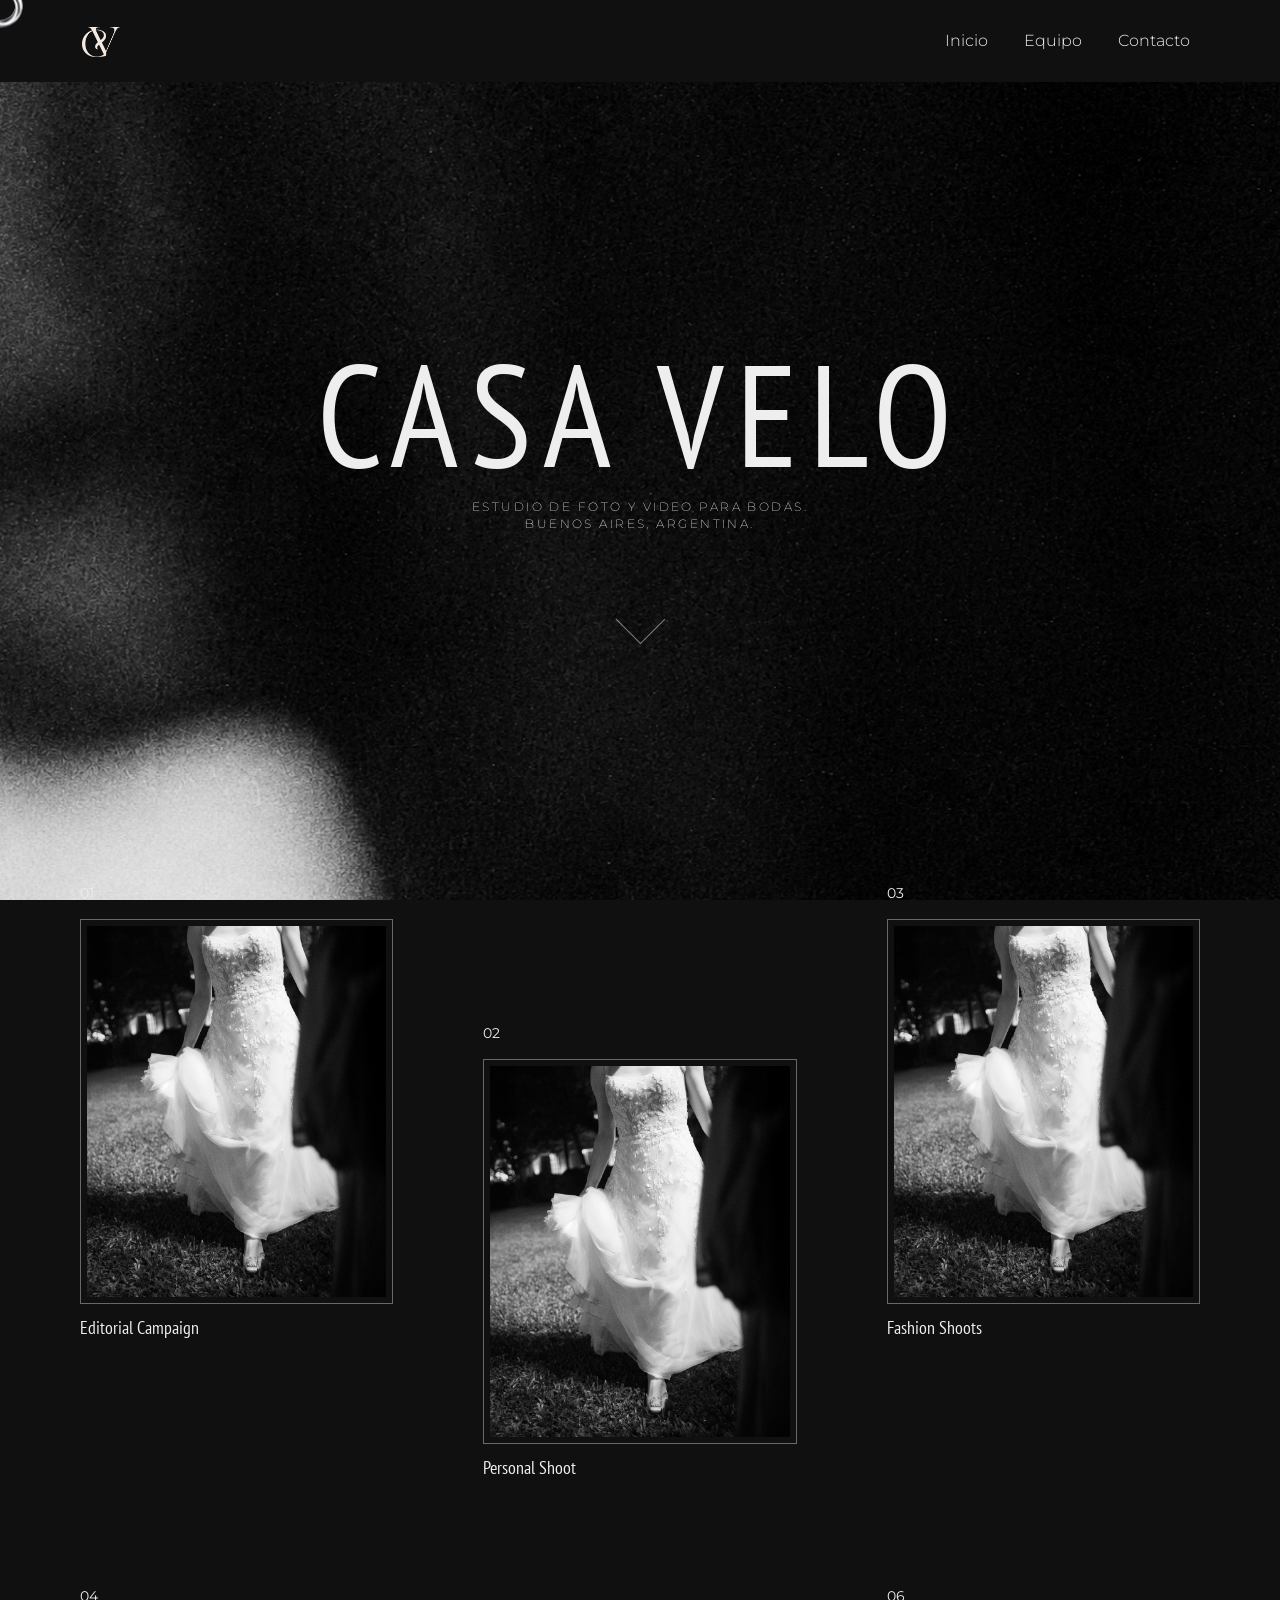
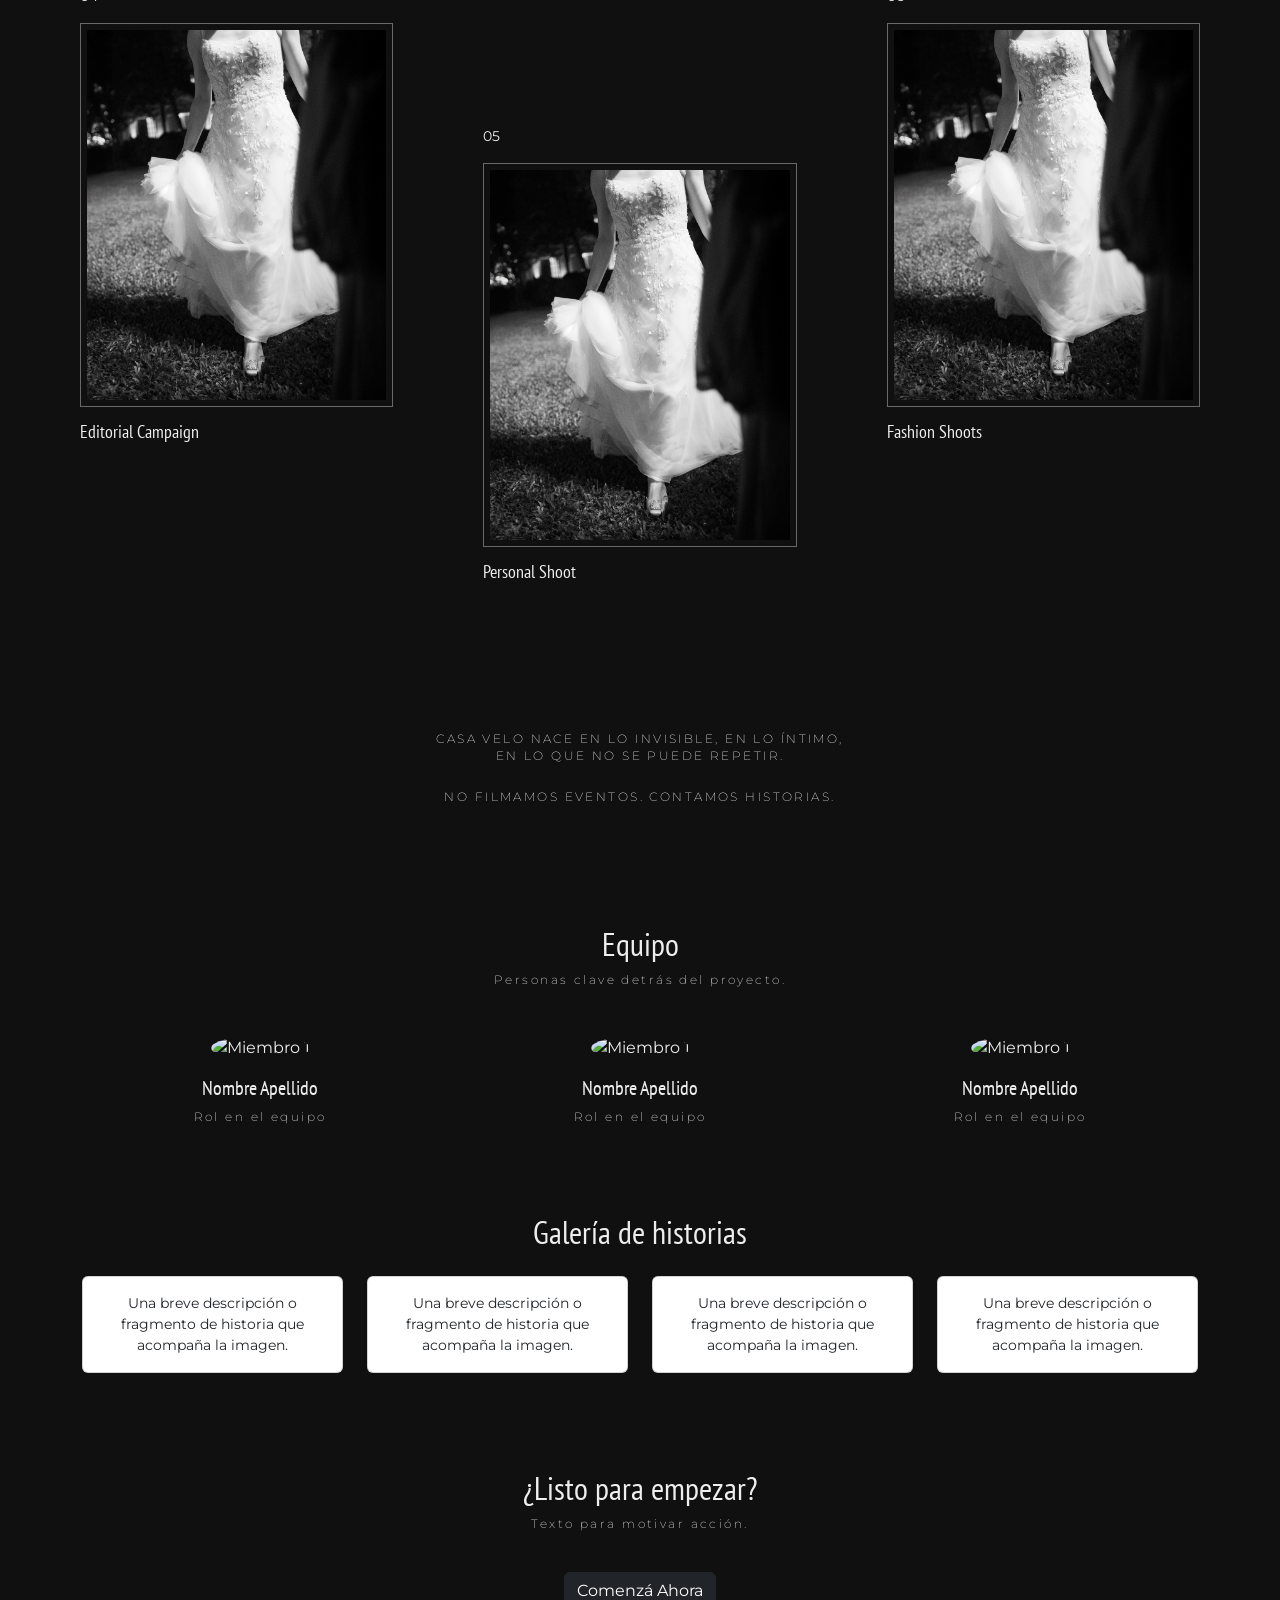
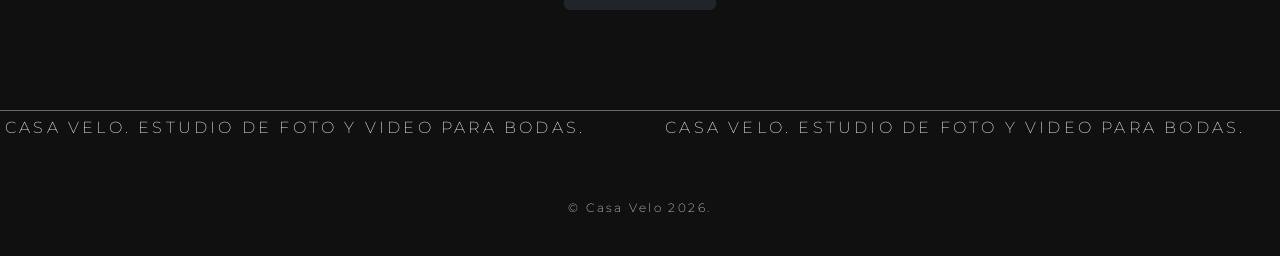
==== index.html @ 12898a71 "Update index.html" ====
<!DOCTYPE html>
<html lang="es">
<head>
    <meta charset="UTF-8">
    <meta name="viewport" content="width=device-width, initial-scale=1.0">
    <title>Casa Velo</title>

    <link href="https://fonts.googleapis.com/css2?family=PT+Sans+Narrow:wght@400;700&display=swap" rel="stylesheet">
    <link href="https://fonts.googleapis.com/css2?family=Montserrat:wght@100..900&display=swap" rel="stylesheet">

    <link href="https://cdn.jsdelivr.net/npm/bootstrap@5.3.7/dist/css/bootstrap.min.css" rel="stylesheet">
    <link rel="stylesheet" href="https://cdn.jsdelivr.net/npm/bootstrap-icons@1.11.3/font/bootstrap-icons.css">

    <link rel="stylesheet" href="styles.css">
</head>

<body>

<div class="bg-fixed"></div>
<div class="custom-cursor"></div>

<script>
document.addEventListener("mousemove", function(e) {
  const cursor = document.querySelector(".custom-cursor");

  cursor.style.left = e.clientX + "px";
  cursor.style.top = e.clientY + "px";
});
</script>

<body>

<!-- NAVBAR: Menú de navegación fijo superior -->
<nav class="navbar navbar-expand-lg fixed-top">
  <div class="container">
    <!-- Logo o nombre del sitio -->
    <a class="navbar-brand" href="#">
  <img src="logo.png" alt="Logo" height="40">
</a>
    <!-- Botón para mostrar menú en mobile -->
    <button class="navbar-toggler" type="button" data-bs-toggle="collapse" data-bs-target="#navbarNav">
      <span class="navbar-toggler-icon"></span>
    </button>
    <!-- Ítems del menú -->
    <div class="collapse navbar-collapse justify-content-end" id="navbarNav">
      <ul class="navbar-nav">
        <li class="nav-item"><a class="nav-link active" href="#">Inicio</a></li>
        <li class="nav-item"><a class="nav-link" href="#">Equipo</a></li>
        <li class="nav-item"><a class="nav-link" href="#">Contacto</a></li>
      </ul>
    </div>
  </div>
</nav>
<!-- /NAVBAR -->

<!-- HERO: Sección de portada con llamado a la acción -->
<section
  class="hero container d-flex flex-column justify-content-center align-items-center text-center"
>

  <div class="hero-content">

    <h1 class="h1-custom">CASA VELO</h1>

    <p class="p-custom">
      ESTUDIO DE FOTO Y VIDEO PARA BODAS.<br>
      BUENOS AIRES, ARGENTINA.
    </p>

    <a href="#portfolio" class="scroll-arrow"></a>

  </div>

</section>
<!-- /HERO -->

<!-- /PORTFOLIO -->
<section class="portfolio">

  <article class="portfolio-item">
    <div class="numero">01</div>

   <img src="./Imagen1.jpg" alt="">

    <h3>Editorial Campaign</h3>
  </article>

  <article class="portfolio-item">
    <div class="numero">02</div>

    <img src="./Imagen1.jpg" alt="">

    <h3>Personal Shoot</h3>
  </article>

  <article class="portfolio-item">
    <div class="numero">03</div>

    <img src="./Imagen1.jpg" alt="">

    <h3>Fashion Shoots</h3>
  </article>

</section>
<!-- /PORTFOLIO -->

<!-- /PORTFOLIO -->
<section class="portfolio portfolio-close">

  <article class="portfolio-item">
    <div class="numero">04</div>

   <img src="./Imagen1.jpg" alt="">

    <h3>Editorial Campaign</h3>
  </article>

  <article class="portfolio-item">
    <div class="numero">05</div>

   <img src="./Imagen1.jpg" alt="">

    <h3>Personal Shoot</h3>
  </article>

  <article class="portfolio-item">
    <div class="numero">06</div>

   <img src="./Imagen1.jpg" alt="">

    <h3>Fashion Shoots</h3>
  </article>

</section>
<!-- /PORTFOLIO -->

<!-- MANIFIESTO -->
<section class="manifiesto-section container text-center">

    <p class="manifiesto-texto">
        <span class="d-block">CASA VELO NACE EN LO INVISIBLE, EN LO ÍNTIMO,</span>
        <span class="d-block">EN LO QUE NO SE PUEDE REPETIR.</span>
        <span class="d-block mt-4">NO FILMAMOS EVENTOS. CONTAMOS HISTORIAS.</span>
    </p>

</section>

<!-- TEAM: Presentación del equipo -->
<section class="section-spacing container text-center">
  <h2 class="h2-custom">Equipo</h2>
  <p class="p-custom">Personas clave detrás del proyecto.</p>
  <div class="row mt-5">
    <!-- Cada columna es un integrante -->
    <div class="col-md-4 mb-4">
      <img src="https://imageplaceholder.net/200x200" class="rounded-circle mb-3" alt="Miembro 1">
      <h5>Nombre Apellido</h5>
      <p class="p-custom">Rol en el equipo</p>
    </div>
    <!-- Cada columna es un integrante -->
    <div class="col-md-4 mb-4">
      <img src="https://imageplaceholder.net/200x200" class="rounded-circle mb-3" alt="Miembro 1">
      <h5>Nombre Apellido</h5>
      <p class="p-custom">Rol en el equipo</p>
    </div>
    <!-- Cada columna es un integrante -->
    <div class="col-md-4 mb-4">
      <img src="https://imageplaceholder.net/200x200" class="rounded-circle mb-3" alt="Miembro 1">
      <h5>Nombre Apellido</h5>
      <p class="p-custom">Rol en el equipo</p>
    </div>
  </div>
</section>
<!-- /TEAM -->


<!-- GALERÍA E: Cards tipo "story" con imagen y texto -->
<section class="section-spacing container py-5 text-center">
  <h2 class="mb-4" class="h2-custom">Galería de historias</h2>
  <div class="row g-4">
    <div class="col-md-3">
      <div class="card h-100">
        <img src="https://imageplaceholder.net/400x300" class="card-img-top" alt="">
        <div class="card-body">
          <p class="card-text small">Una breve descripción o fragmento de historia que acompaña la imagen.</p>
        </div>
      </div>
    </div>
     <div class="col-md-3">
      <div class="card h-100">
        <img src="https://imageplaceholder.net/400x300" class="card-img-top" alt="">
        <div class="card-body">
          <p class="card-text small">Una breve descripción o fragmento de historia que acompaña la imagen.</p>
        </div>
      </div>
    </div>
     <div class="col-md-3">
      <div class="card h-100">
        <img src="https://imageplaceholder.net/400x300" class="card-img-top" alt="">
        <div class="card-body">
          <p class="card-text small">Una breve descripción o fragmento de historia que acompaña la imagen.</p>
        </div>
      </div>
    </div>
     <div class="col-md-3">
      <div class="card h-100">
        <img src="https://imageplaceholder.net/400x300" class="card-img-top" alt="">
        <div class="card-body">
          <p class="card-text small">Una breve descripción o fragmento de historia que acompaña la imagen.</p>
        </div>
      </div>
    </div>
    <!-- repetir para más -->
  </div>
</section>

<!-- CTA: Llamado a la acción final -->
<section class="section-spacing container text-center my-5">
  <h2 class="h2-custom">¿Listo para empezar?</h2>
  <p class="p-custom">Texto para motivar acción.</p>
  <a href="#" class="btn btn-dark mt-4">Comenzá Ahora</a>
</section>
<!-- /CTA -->

<!-- /ANIMATED MARQUEE -->
<section class="marquee">
  <div class="marquee-track">

    <span>CASA VELO. ESTUDIO DE FOTO Y VIDEO PARA BODAS.</span>
    <span>CASA VELO. ESTUDIO DE FOTO Y VIDEO PARA BODAS.</span>
    <span>CASA VELO. ESTUDIO DE FOTO Y VIDEO PARA BODAS.</span>
    <span>CASA VELO. ESTUDIO DE FOTO Y VIDEO PARA BODAS.</span>

    <!-- DUPLICADO -->

    <span>CASA VELO. ESTUDIO DE FOTO Y VIDEO PARA BODAS.</span>
    <span>CASA VELO. ESTUDIO DE FOTO Y VIDEO PARA BODAS.</span>
    <span>CASA VELO. ESTUDIO DE FOTO Y VIDEO PARA BODAS.</span>
    <span>CASA VELO. ESTUDIO DE FOTO Y VIDEO PARA BODAS.</span>

  </div>
</section>
<!-- /ANIMATED MARQUEE -->


<!-- FOOTER: Pie de página -->
<footer class="text-center py-4">
  <div class="container">
    <p class="p-custom">© Casa Velo 2026.</p>
  </div>
</footer>
<!-- /FOOTER -->

<!-- Bootstrap Bundle JS (incluye Popper) -->
<script src="https://cdn.jsdelivr.net/npm/bootstrap@5.3.7/dist/js/bootstrap.bundle.min.js" integrity="sha384-ndDqU0Gzau9qJ1lfW4pNLlhNTkCfHzAVBReH9diLvGRem5+R9g2FzA8ZGN954O5Q" crossorigin="anonymous"></script>

<!-- Script personalizado para cambiar el navbar al hacer scroll -->
<script>
window.addEventListener('scroll', function() {
  const navbar = document.querySelector('.navbar');
  navbar.classList.toggle('scrolled', window.scrollY > 50);
});
</script>

<!-- Scripts adicionales -->
<script src="scripts.js"></script>
</body>
</html>
---- styles.css ----
/* FUENTES */
@import url('https://fonts.googleapis.com/css2?family=PT+Sans+Narrow:wght@300;400;700&display=swap');
@import url('https://fonts.googleapis.com/css2?family=Montserrat:wght@300;400;500;600&display=swap');

/* GENERALES */
html {
  scroll-behavior: smooth;
}

/* FONDO FIJO */

.bg-fixed {
  position: fixed;
  inset: 0;
  background-image: url("back.png");
  background-size: cover;
  background-position: center;
  background-repeat: no-repeat;
  z-index: -1;
}

/* Para que el fondo general no tape la imagen */

body {
  background-color: transparent;
}

body {
  margin: 0;
  padding: 0;
  background-color: #101010;
  color: #efeeee;
  font-family: 'Montserrat', sans-serif;
}

/* NAVBAR */

.navbar {
  padding: 20px 0;
    background-color: #101010;
}

.navbar-brand img {
  height: 30px;
  width: auto;
}

.nav-link {
  font-family: 'Montserrat', sans-serif;
  font-weight: 300;
  color: #efeeee !important;
  margin-left: 20px;
}

.nav-link:hover {
  color: #efeeee !important;
}

.navbar-toggler {
  border: none;
  box-shadow: none;
}

.navbar-toggler:focus {
  box-shadow: none;
}

.navbar-toggler-icon {
  background-image: url("data:image/svg+xml,%3Csvg xmlns='http://www.w3.org/2000/svg' viewBox='0 0 30 30'%3E%3Cpath stroke='%23efeeee' stroke-width='2' d='M4 7h22M4 15h22M4 23h22'/%3E%3C/svg%3E");
}

/* HERO */

.h1-custom {
  font-family: 'PT Sans Narrow', sans-serif;
  font-weight: 300;      /* PT Sans Narrow no tiene 100 */
  font-size: 9rem;       /* antes 9rem */
  line-height: 0.95;
  color: #efeeee;
  margin-bottom: 1rem;
  letter-spacing: 0.08em;
}


.p-custom {
  font-family: 'Montserrat', sans-serif;
  font-size: 0.76rem;
  font-weight: 200;
  color: #efeeee;
  line-height: 1.4;
  letter-spacing: 0.2em;
}

.hero {
  min-height: 87vh;
  padding-top: 200px;
}

/* SCROLL ARROW */

.scroll-arrow {
  display: block;

  width: 35px;
  height: 35px;

  margin: 70px auto 0;

  border-right: 1px solid rgba(239, 238, 238, 0.5);
  border-bottom: 1px solid rgba(239, 238, 238, 0.5);

  transform: rotate(45deg);

  opacity: 1;

  animation: bounce 2s infinite;
}

/* TITULARES GENERALES */

h2,
h3,
h4,
h5,
h6 {
  font-family: 'PT Sans Narrow', sans-serif;
  font-weight: 400;
  color: #efeeee;
}

/* PORTFOLIO */

/* PORTFOLIO */

.portfolio {
  display: flex;
  justify-content: space-between;
  align-items: flex-start;

  max-width: 1500px;
  margin: 0 auto;

  padding: 100px 80px;
  gap: 90px;
}

.portfolio-item {
  flex: 1;
}

/* Portfolio 2 */

.portfolio-close {
  padding-top: 0;
}

/* Foto central más abajo */

.portfolio-item:nth-child(2) {
  margin-top: 140px;
}

/* Numeración */

.numero {
  font-family: 'Montserrat', sans-serif;
  font-size: 0.85rem;
  font-weight: 400;
  color: #efeeee;

  margin-bottom: 1rem;
}

/* Fotos */

.portfolio-item img {
  width: 100%;
  display: block;

  border: 1px solid rgba(239, 238, 238, 0.4);
  padding: 6px;
}

/* Títulos */

.portfolio-item h3 {
  font-family: 'PT Sans Narrow', sans-serif;
  font-size: 1.15rem;
  font-weight: 400;
  color: #efeeee;

  margin-top: 0.8rem;
}

/* MOBILE */

@media (max-width: 768px) {

  .portfolio {
    flex-direction: column;
    align-items: center;

    padding: 70px 30px;
    gap: 70px;
  }

  .portfolio-item,
  .portfolio-item:nth-child(2) {
    width: 90%;
    max-width: 450px;

    margin-top: 0;
  }

  .portfolio-item img {
    width: 100%;
  }

  .numero,
  .portfolio-item h3 {
    text-align: center;
  }
}

/* MANIFESTO - QUIÉNES SOMOS */

.manifesto {
     padding: 40px;
       font-family: 'Montserrat', sans-serif;
  font-size: 0.76rem;
  font-weight: 200;
  color: #efeeee;
  line-height: 1.4;
  letter-spacing: 0.2em;
}

/* ANIMATED MARQUEE */

.marquee {
  width: 100%;
  overflow: hidden;

  border-top: 1px solid rgba(239, 238, 238, 0.4);

  padding: 5px;

   margin-TOP: 100px;
  margin-bottom: 30px;
}

.marquee-track {
  display: flex;
  width: max-content;
  animation: marquee 150s linear infinite;
}

.marquee-track span {
  font-family: 'Montserrat', sans-serif;
  font-size: 1rem;
  font-weight: 200;
  color: #efeeee;
  white-space: nowrap;
  padding-right: 80px;
    letter-spacing: 0.2em;
}

@keyframes marquee {
  from {
    transform: translateX(0);
  }

  to {
    transform: translateX(-50%);
  }
}

/* ANILLOS */

.custom-cursor {
  position: fixed;

  width: 80px;
  height: 80px;

  background-image: url("anillos.png");
  background-size: contain;
  background-repeat: no-repeat;
  background-position: center;

  pointer-events: none;
  z-index: 9999;

  transform: translate(-50%, -50%);
}

body {
  cursor: none;
}

.manifiesto-section {
    padding: 20px;
}

.manifiesto-texto {
    font-family: 'Montserrat', sans-serif;
    font-size: 0.76rem;
    font-weight: 200;
    color: #efeeee;
    line-height: 1.4;
    letter-spacing: 0.2em;
     margin-TOP: 20px;
  margin-bottom: 100px;
}


/* RESPONSIVE */

@media (max-width: 768px) {
  .h1-custom {
    font-size: 6rem;
  }

  .navbar-brand img {
    height: 24px;
  }
}

@media (max-width: 768px) {
  .portfolio {
    display: flex;
    flex-direction: column;
    align-items: center;
    gap: 70px;
    padding: 80px 30px;
  }
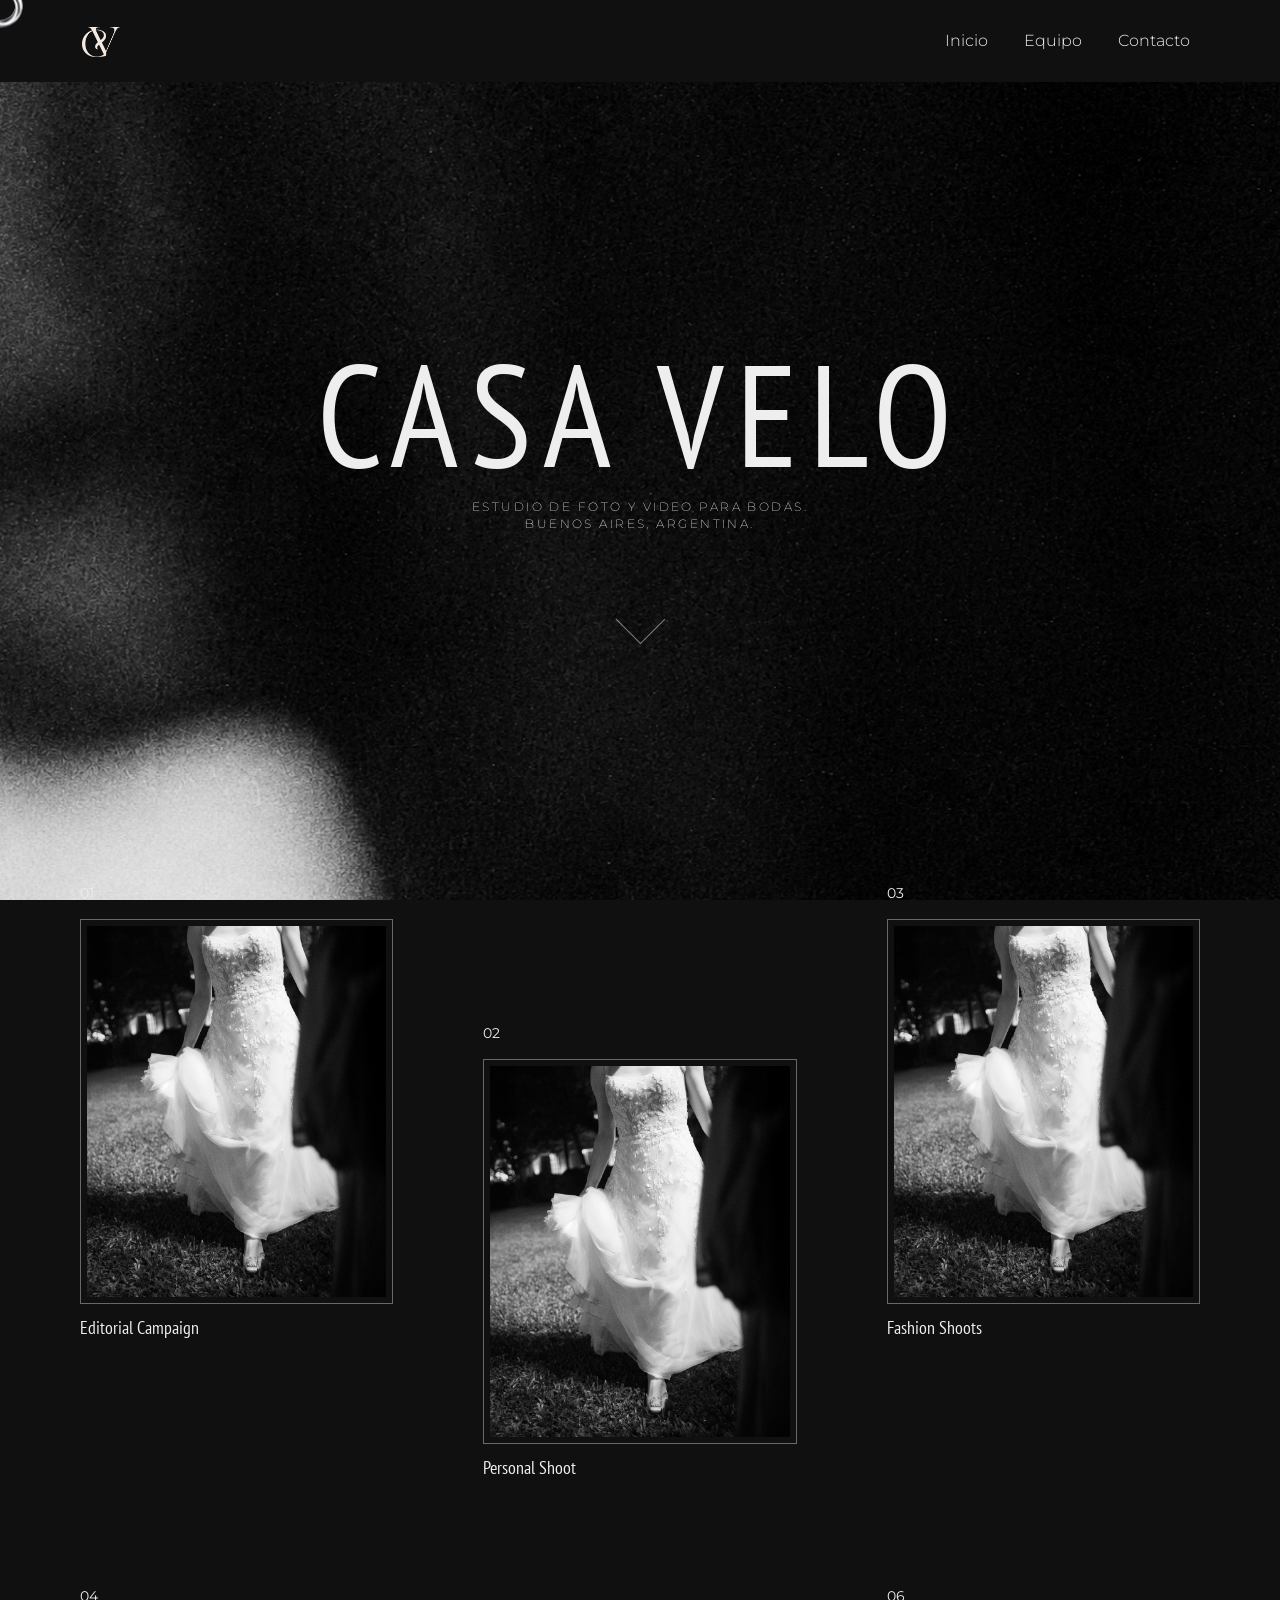
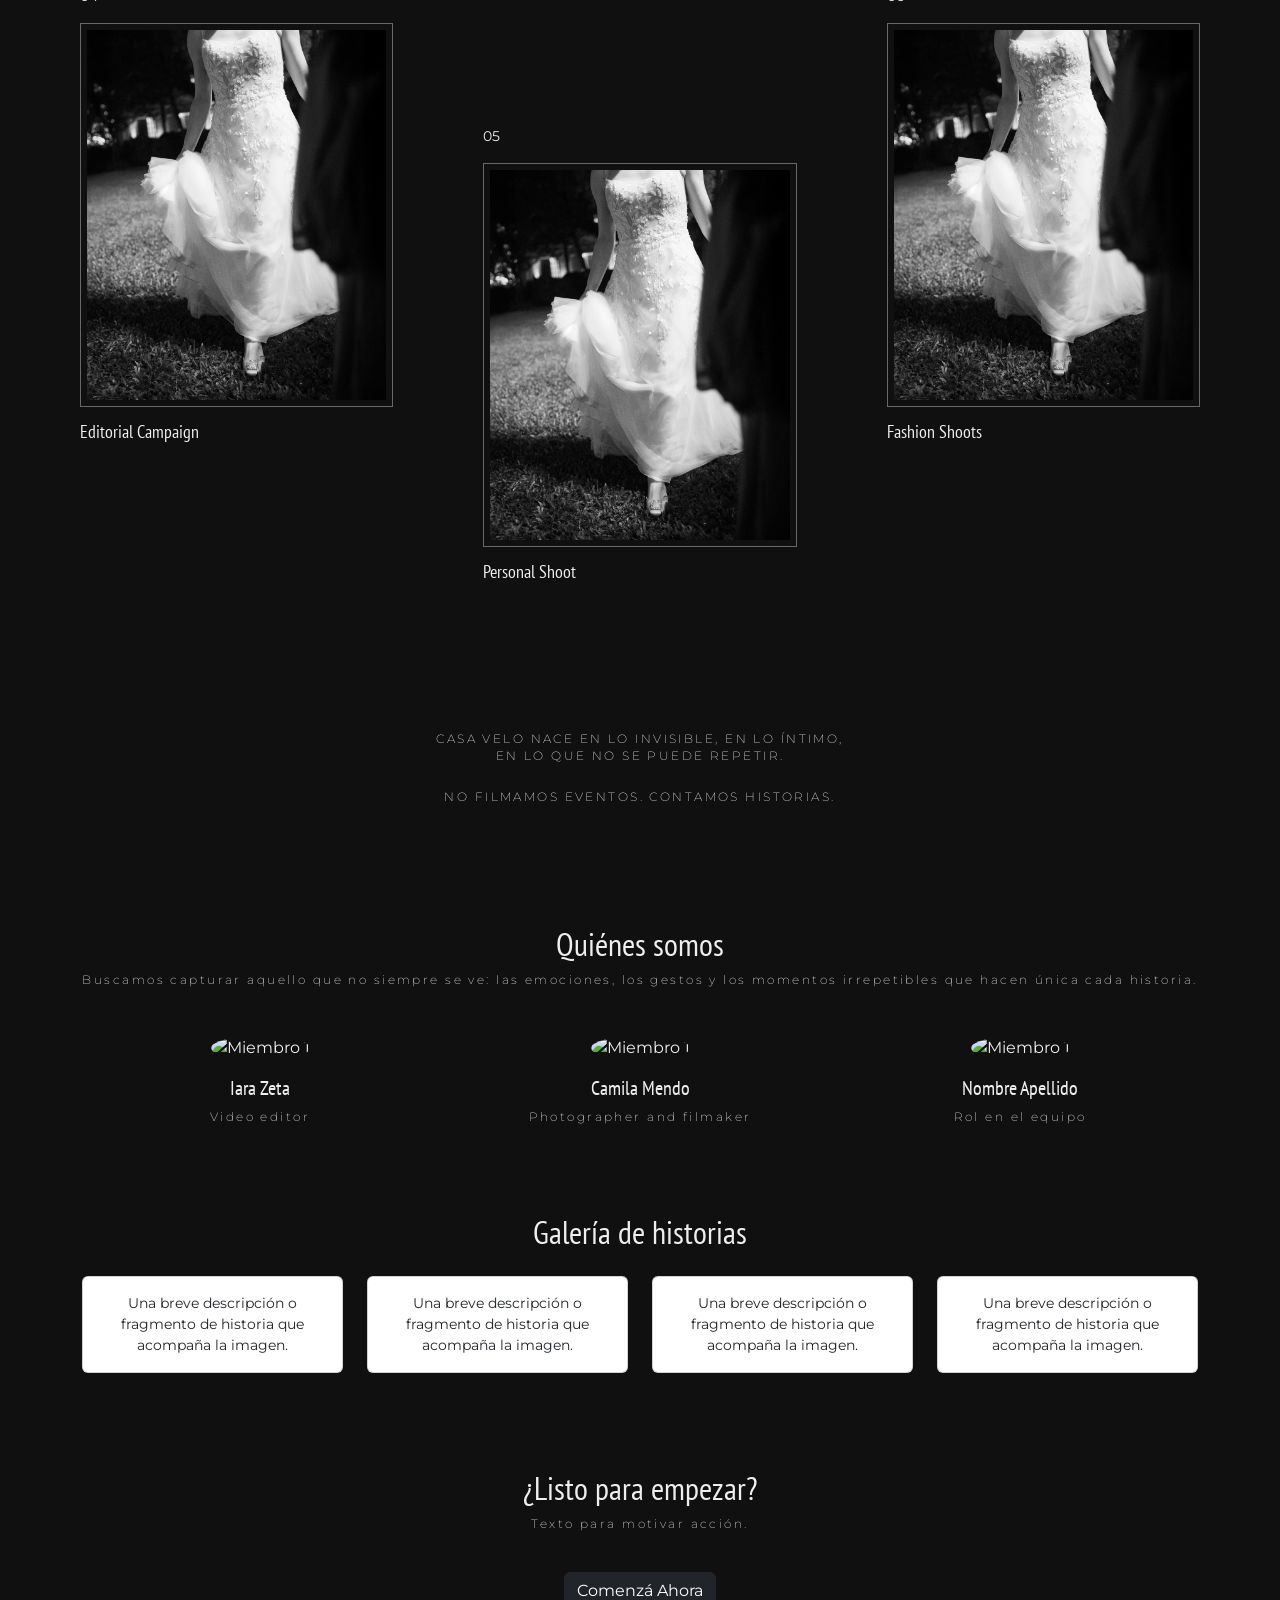
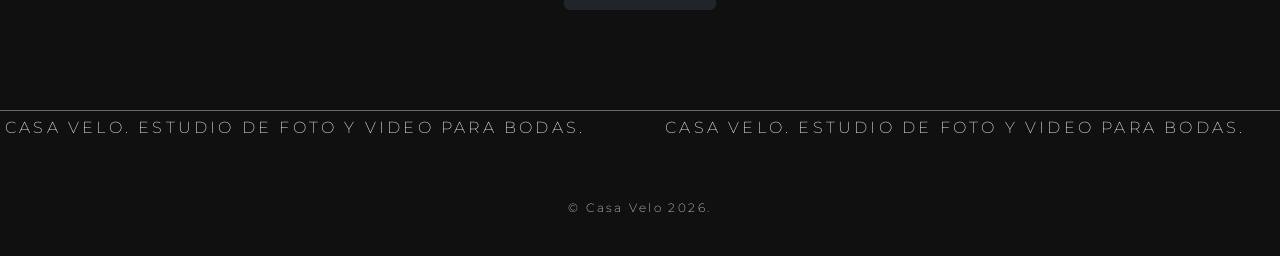
==== commit 70723bac: "Update index.html" ====
--- a/index.html
+++ b/index.html
@@ -147,20 +147,20 @@
 
 <!-- TEAM: Presentación del equipo -->
 <section class="section-spacing container text-center">
-  <h2 class="h2-custom">Equipo</h2>
-  <p class="p-custom">Personas clave detrás del proyecto.</p>
+  <h2 class="h2-custom">Quiénes somos</h2>
+  <p class="p-custom">Buscamos capturar aquello que no siempre se ve: las emociones, los gestos y los momentos irrepetibles que hacen única cada historia.</p>
   <div class="row mt-5">
     <!-- Cada columna es un integrante -->
     <div class="col-md-4 mb-4">
       <img src="https://imageplaceholder.net/200x200" class="rounded-circle mb-3" alt="Miembro 1">
-      <h5>Nombre Apellido</h5>
-      <p class="p-custom">Rol en el equipo</p>
+      <h5>Iara Zeta</h5>
+      <p class="p-custom">Video editor</p>
     </div>
     <!-- Cada columna es un integrante -->
     <div class="col-md-4 mb-4">
       <img src="https://imageplaceholder.net/200x200" class="rounded-circle mb-3" alt="Miembro 1">
-      <h5>Nombre Apellido</h5>
-      <p class="p-custom">Rol en el equipo</p>
+      <h5>Camila Mendo</h5>
+      <p class="p-custom">Photographer and filmaker</p>
     </div>
     <!-- Cada columna es un integrante -->
     <div class="col-md-4 mb-4">
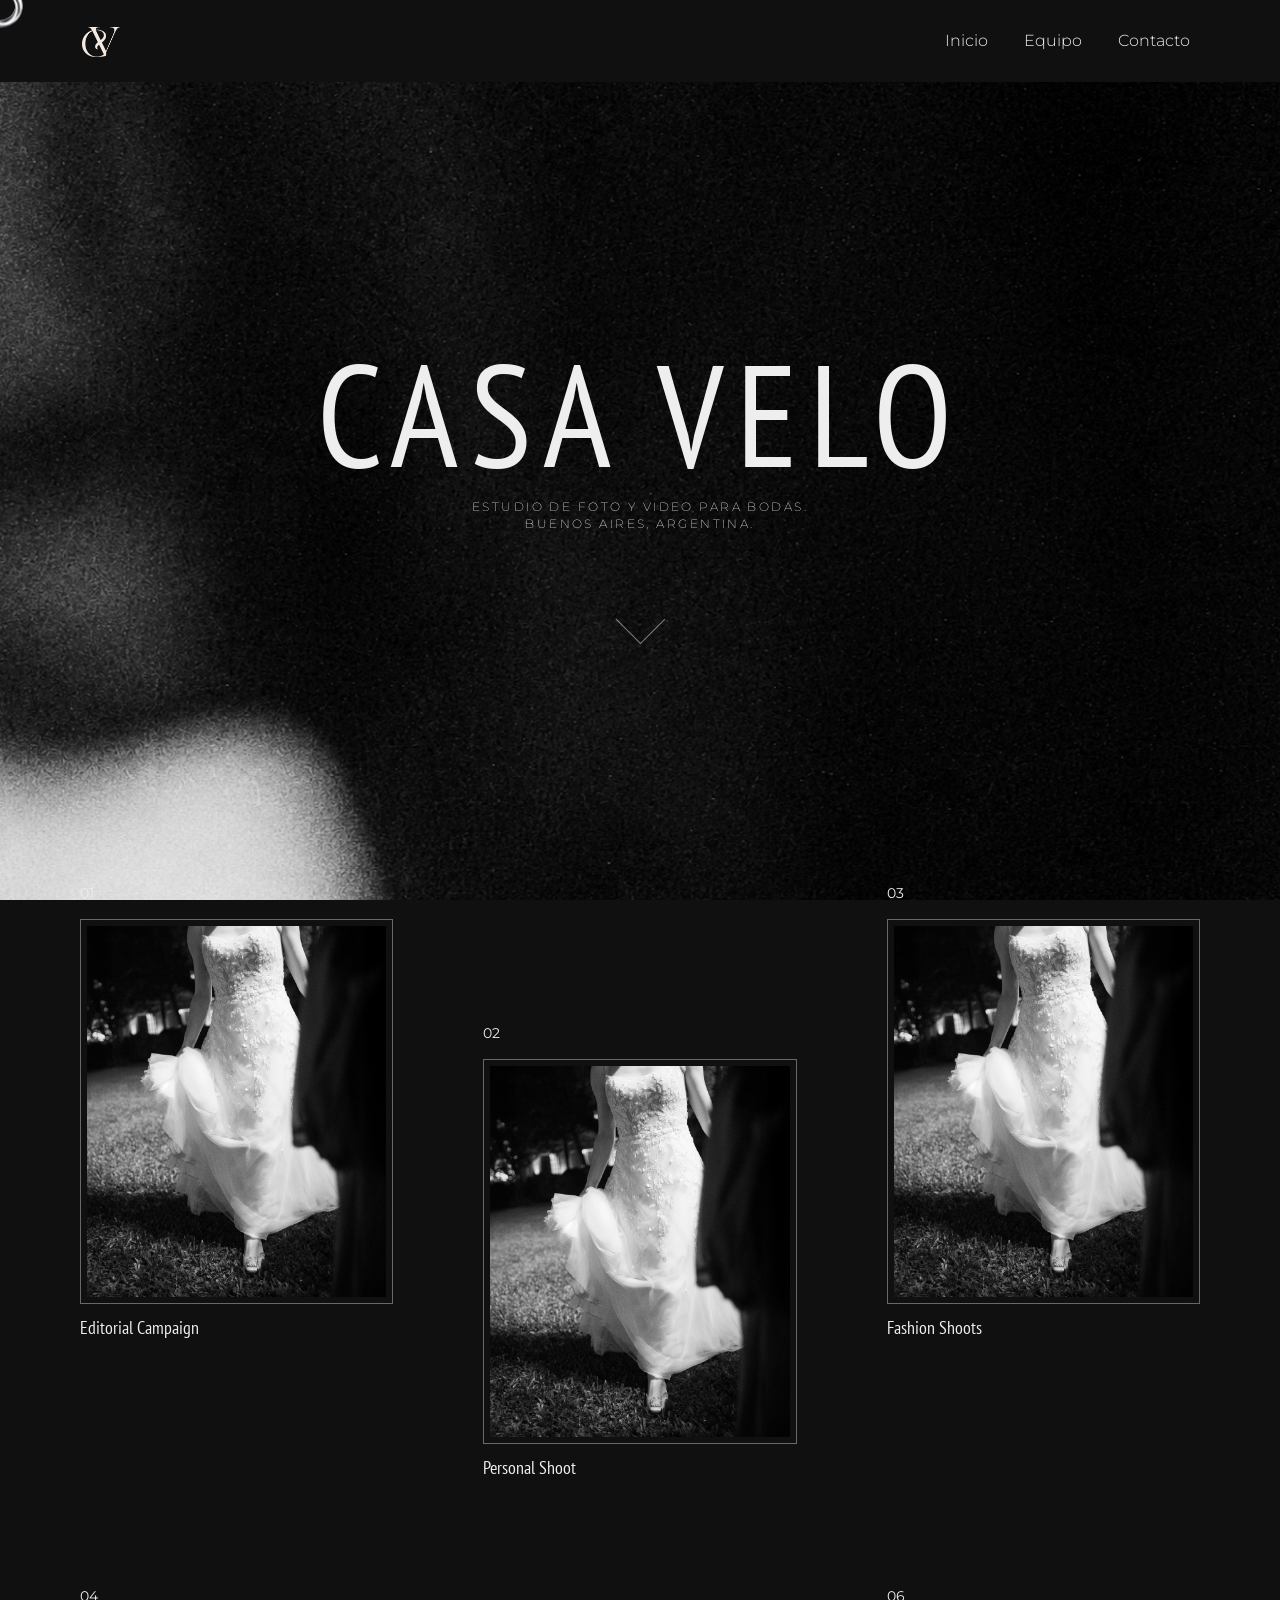
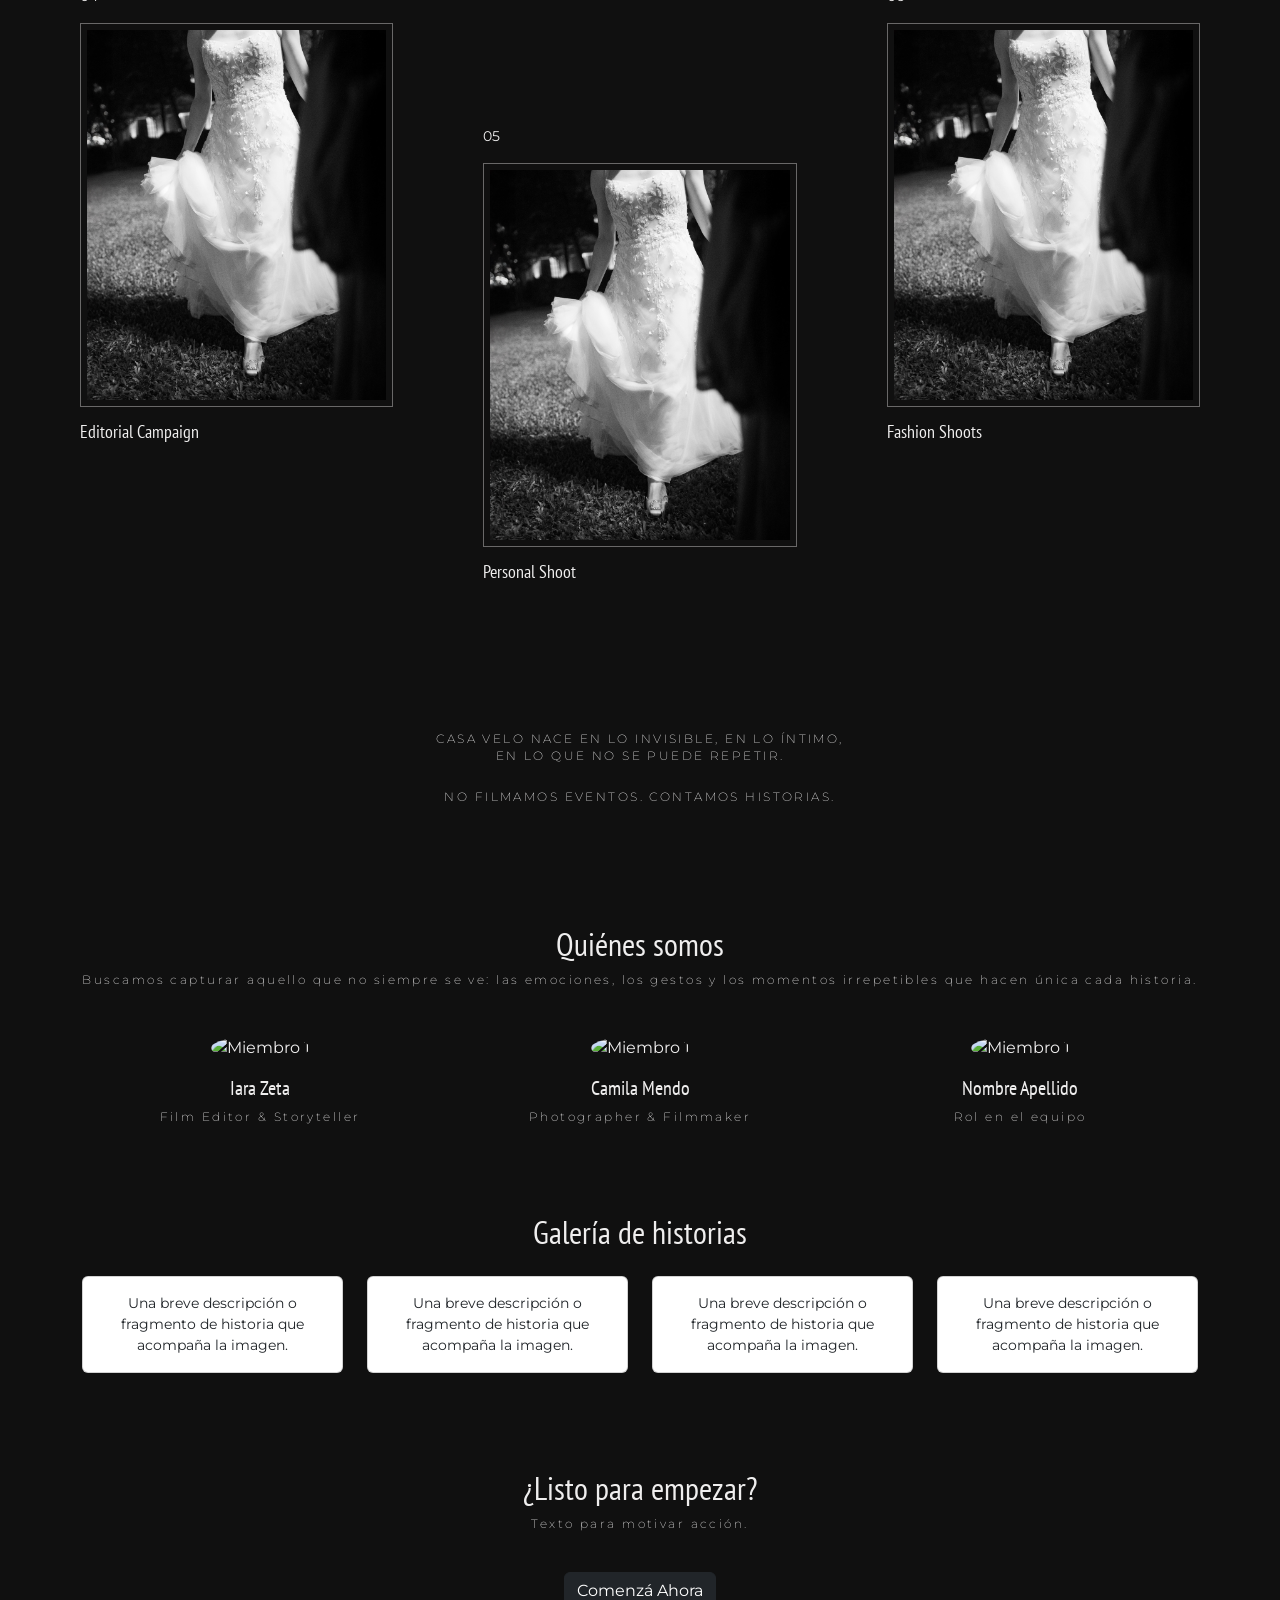
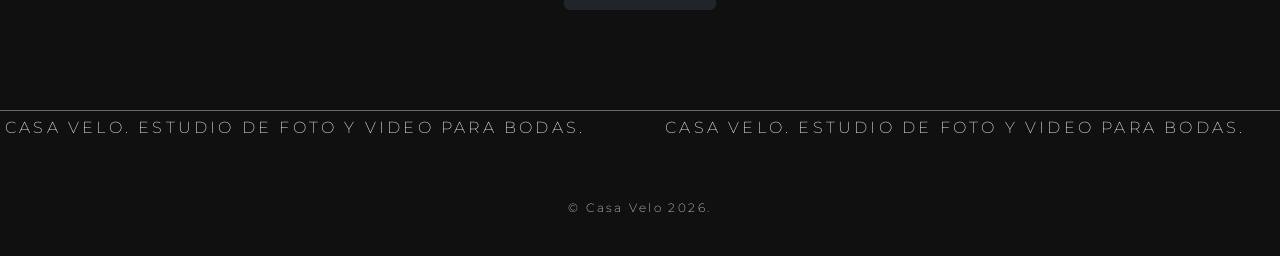
==== commit 5dfde624: "Update index.html" ====
--- a/index.html
+++ b/index.html
@@ -154,13 +154,13 @@
     <div class="col-md-4 mb-4">
       <img src="https://imageplaceholder.net/200x200" class="rounded-circle mb-3" alt="Miembro 1">
       <h5>Iara Zeta</h5>
-      <p class="p-custom">Video editor</p>
+      <p class="p-custom">Film Editor & Storyteller</p>
     </div>
     <!-- Cada columna es un integrante -->
     <div class="col-md-4 mb-4">
       <img src="https://imageplaceholder.net/200x200" class="rounded-circle mb-3" alt="Miembro 1">
       <h5>Camila Mendo</h5>
-      <p class="p-custom">Photographer and filmaker</p>
+      <p class="p-custom">Photographer & Filmmaker</p>
     </div>
     <!-- Cada columna es un integrante -->
     <div class="col-md-4 mb-4">
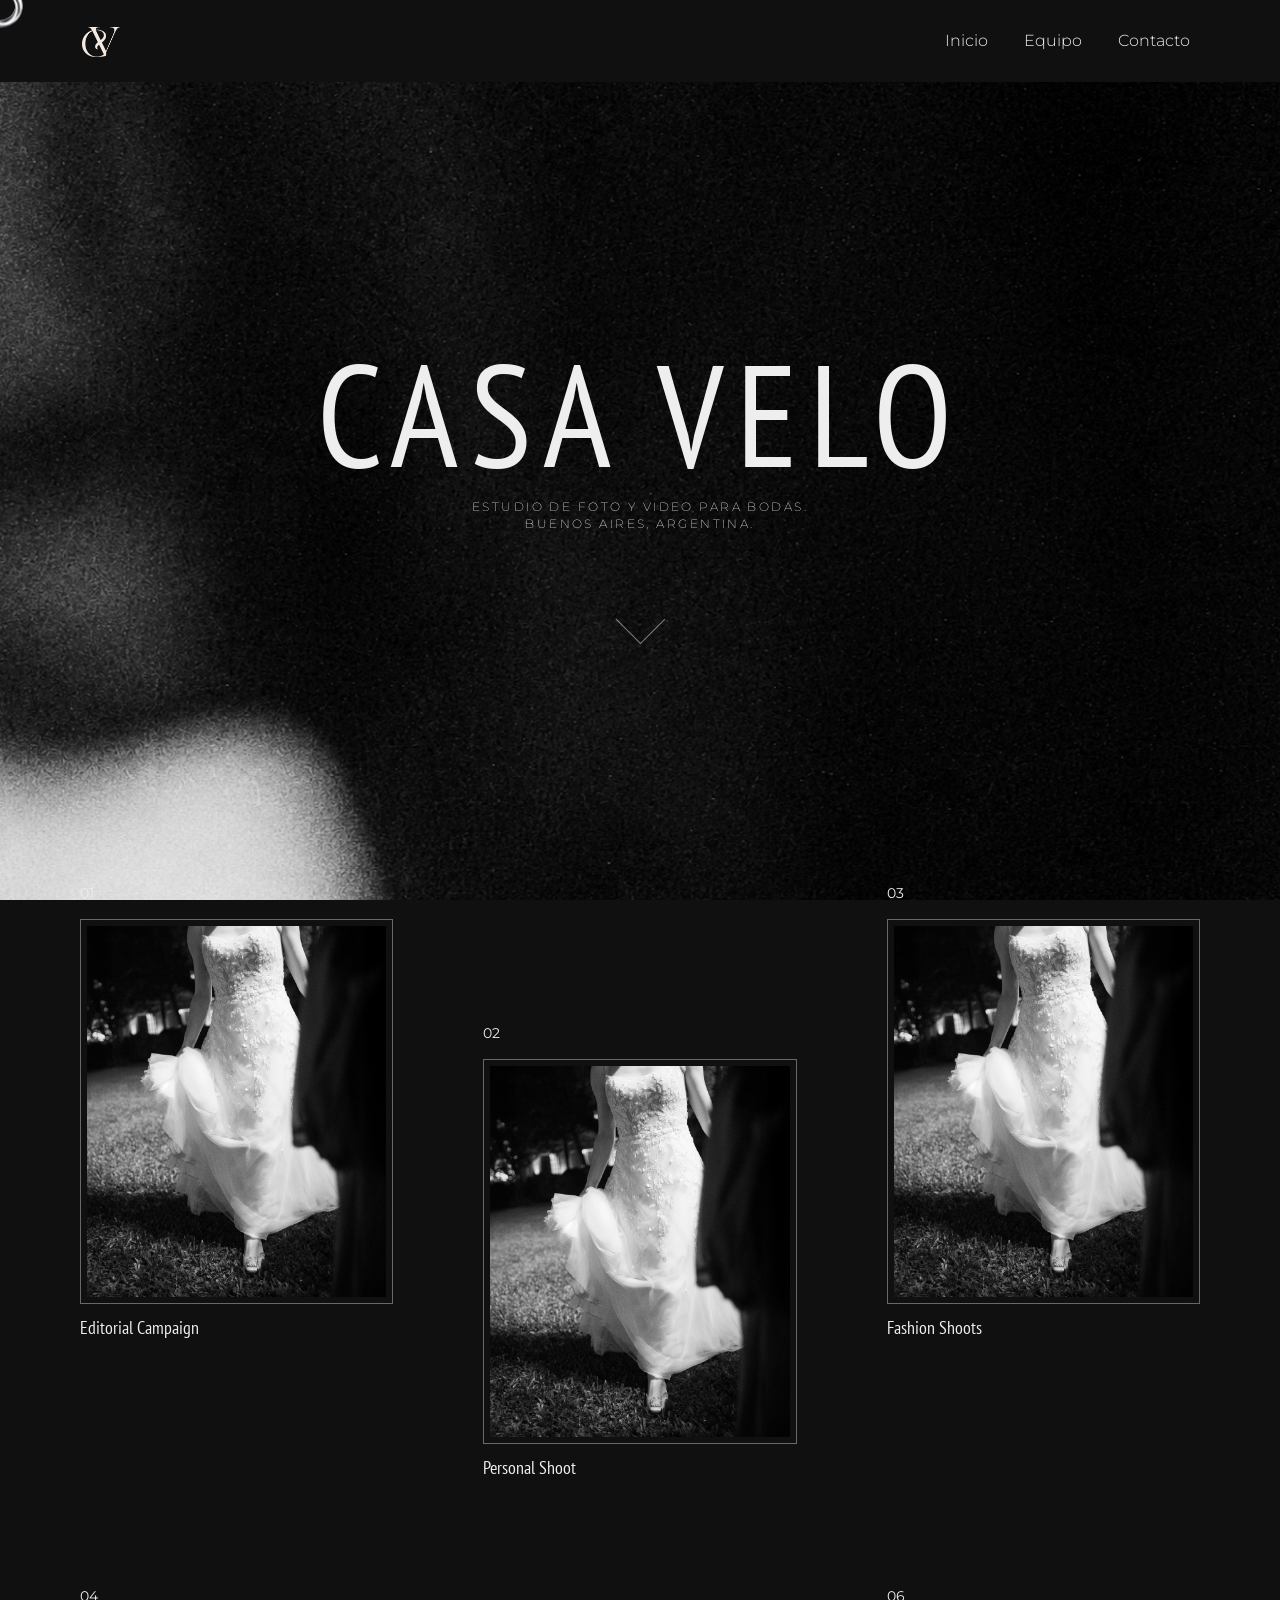
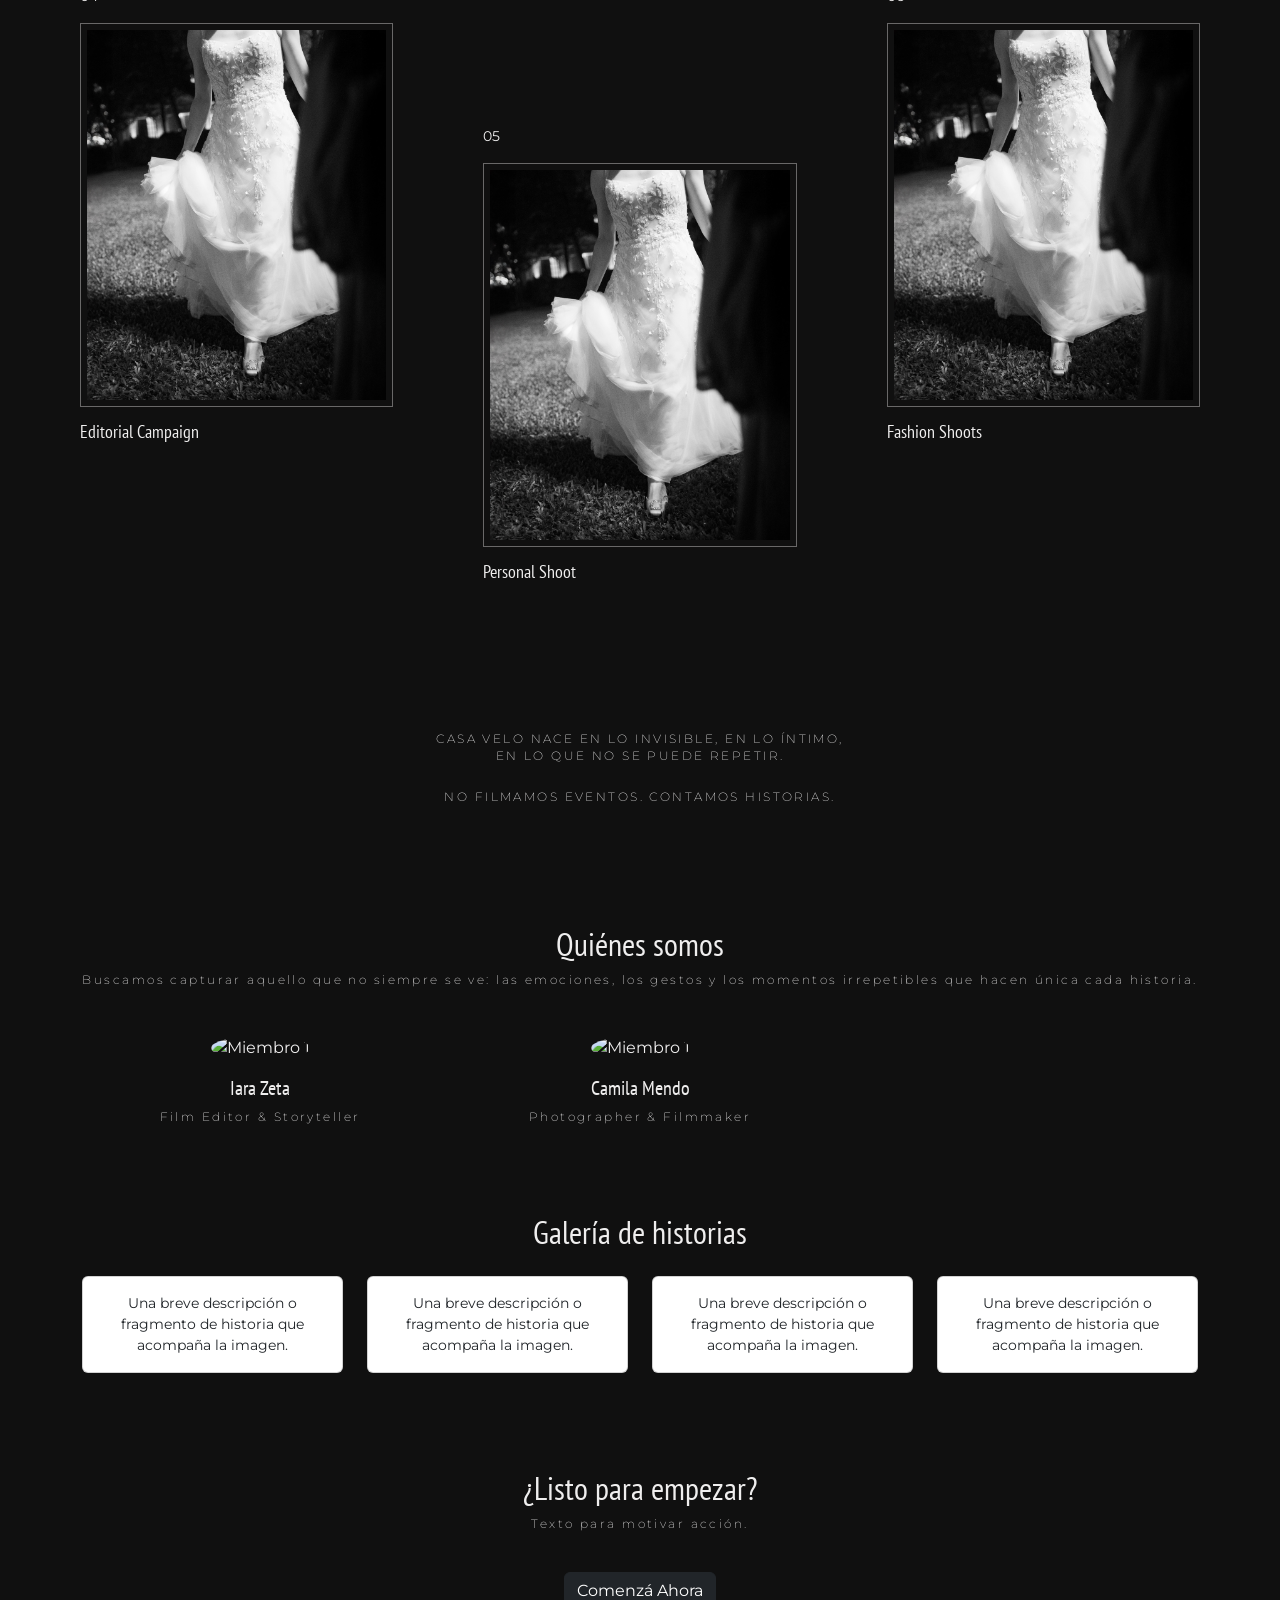
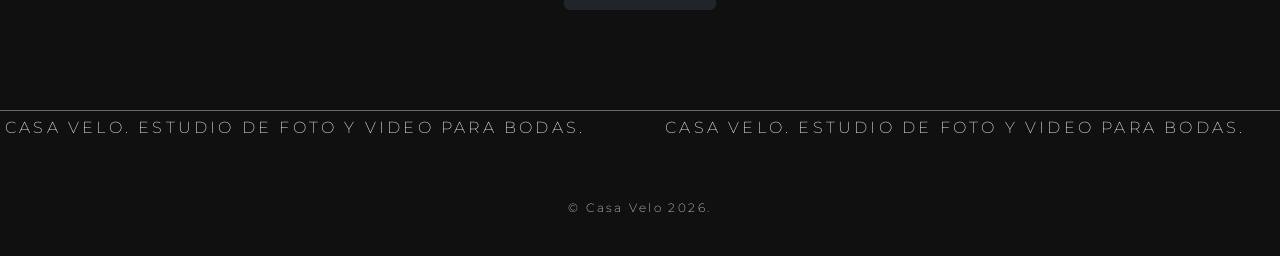
==== commit bb40f664: "Update index.html" ====
--- a/index.html
+++ b/index.html
@@ -162,12 +162,6 @@
       <h5>Camila Mendo</h5>
       <p class="p-custom">Photographer & Filmmaker</p>
     </div>
-    <!-- Cada columna es un integrante -->
-    <div class="col-md-4 mb-4">
-      <img src="https://imageplaceholder.net/200x200" class="rounded-circle mb-3" alt="Miembro 1">
-      <h5>Nombre Apellido</h5>
-      <p class="p-custom">Rol en el equipo</p>
-    </div>
   </div>
 </section>
 <!-- /TEAM -->
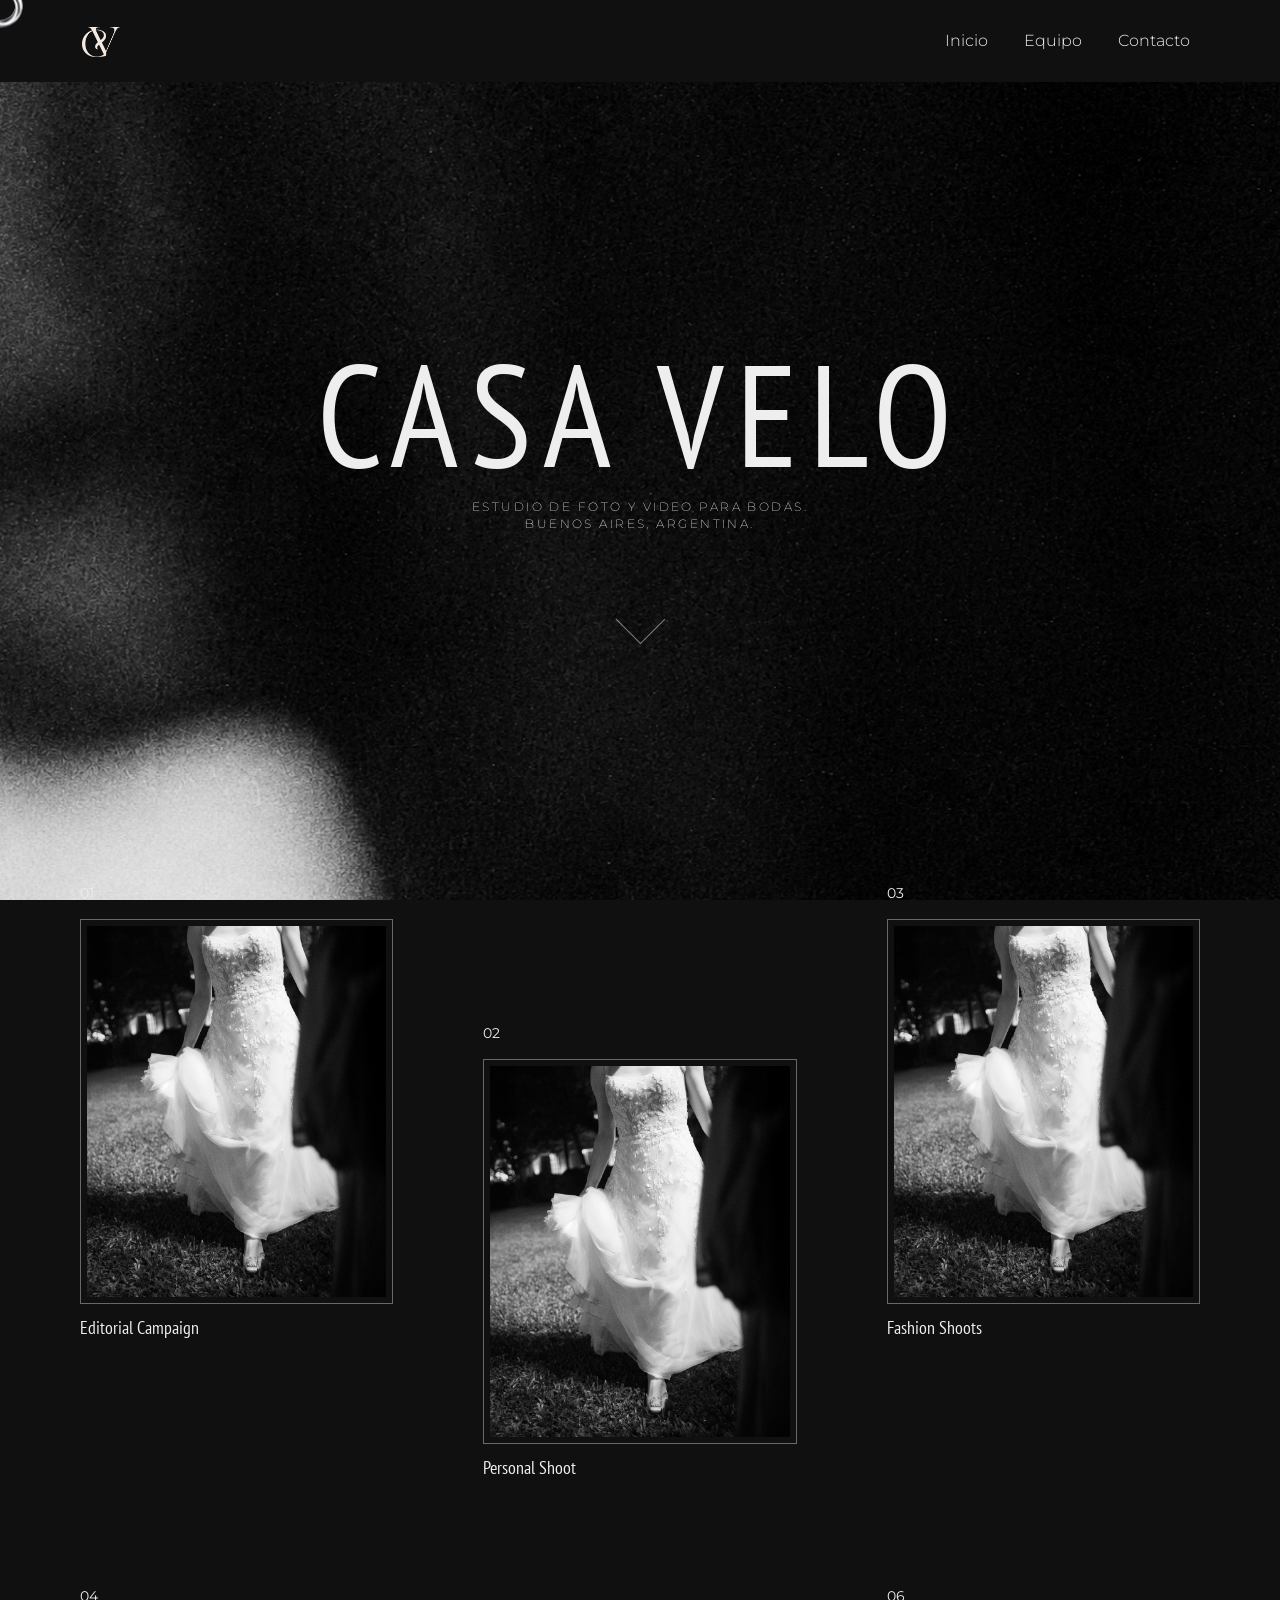
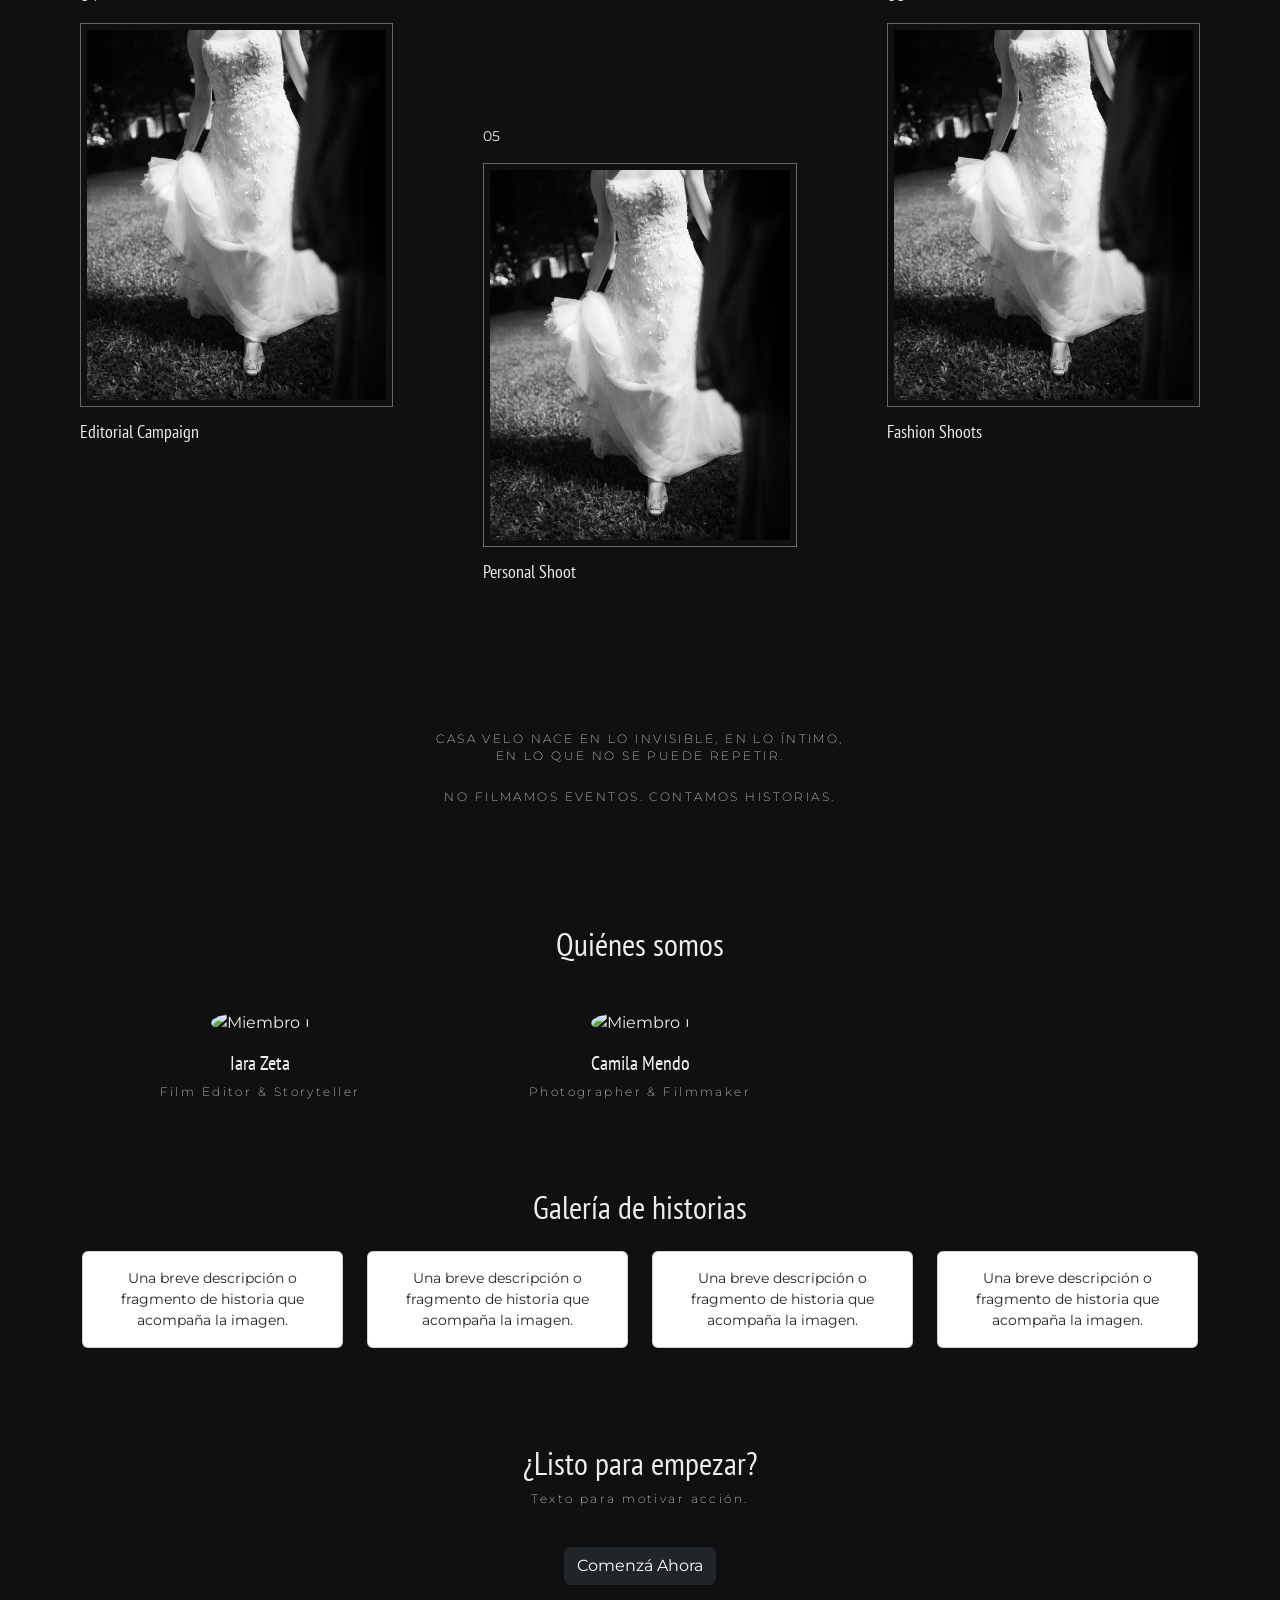
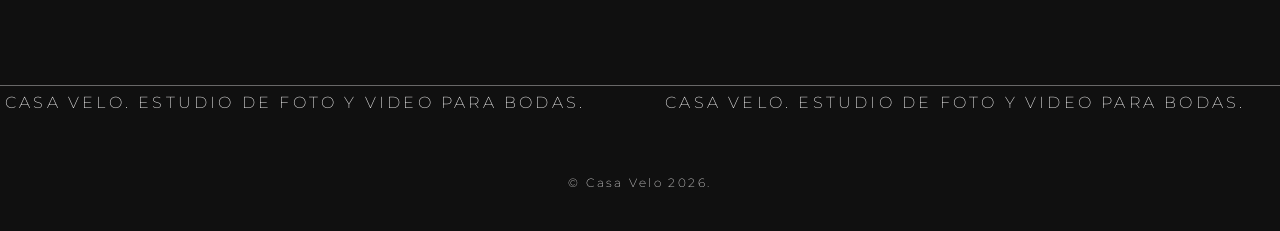
==== commit 934dbcb6: "Update index.html" ====
--- a/index.html
+++ b/index.html
@@ -148,7 +148,6 @@
 <!-- TEAM: Presentación del equipo -->
 <section class="section-spacing container text-center">
   <h2 class="h2-custom">Quiénes somos</h2>
-  <p class="p-custom">Buscamos capturar aquello que no siempre se ve: las emociones, los gestos y los momentos irrepetibles que hacen única cada historia.</p>
   <div class="row mt-5">
     <!-- Cada columna es un integrante -->
     <div class="col-md-4 mb-4">
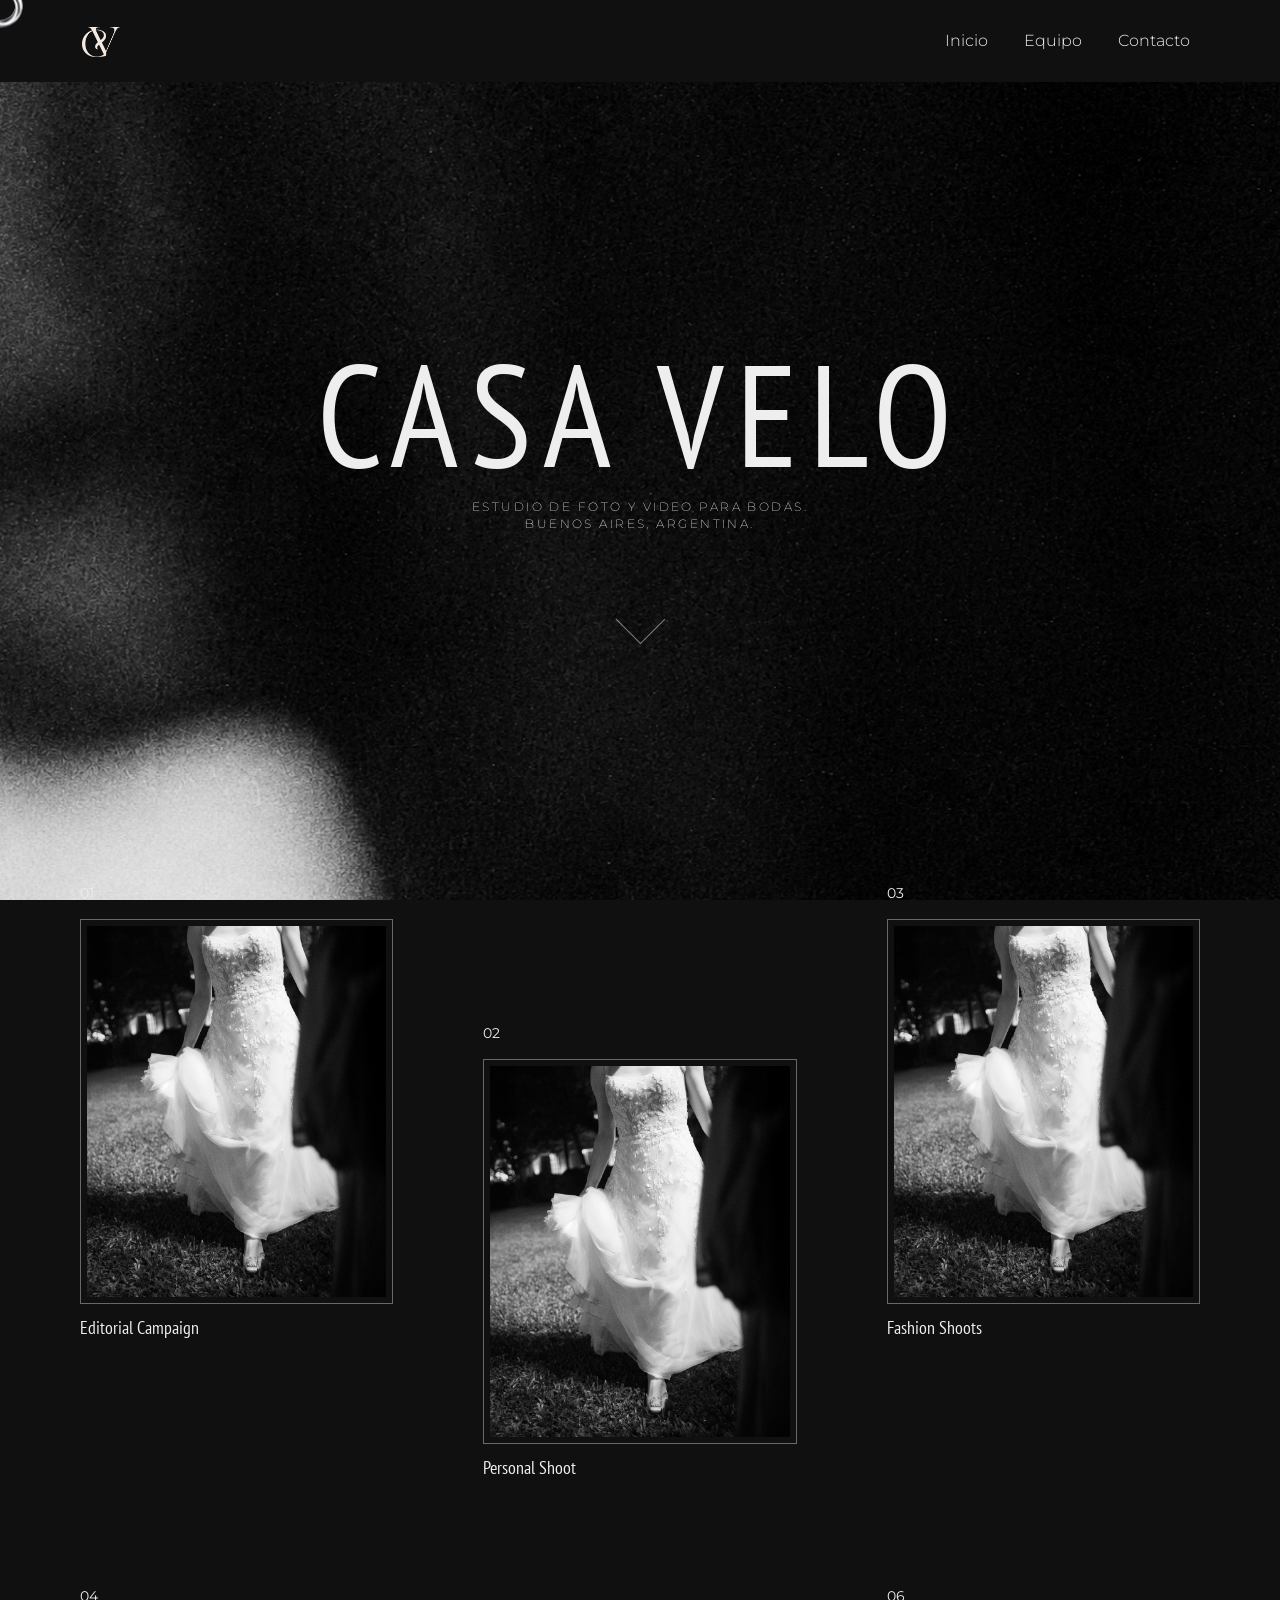
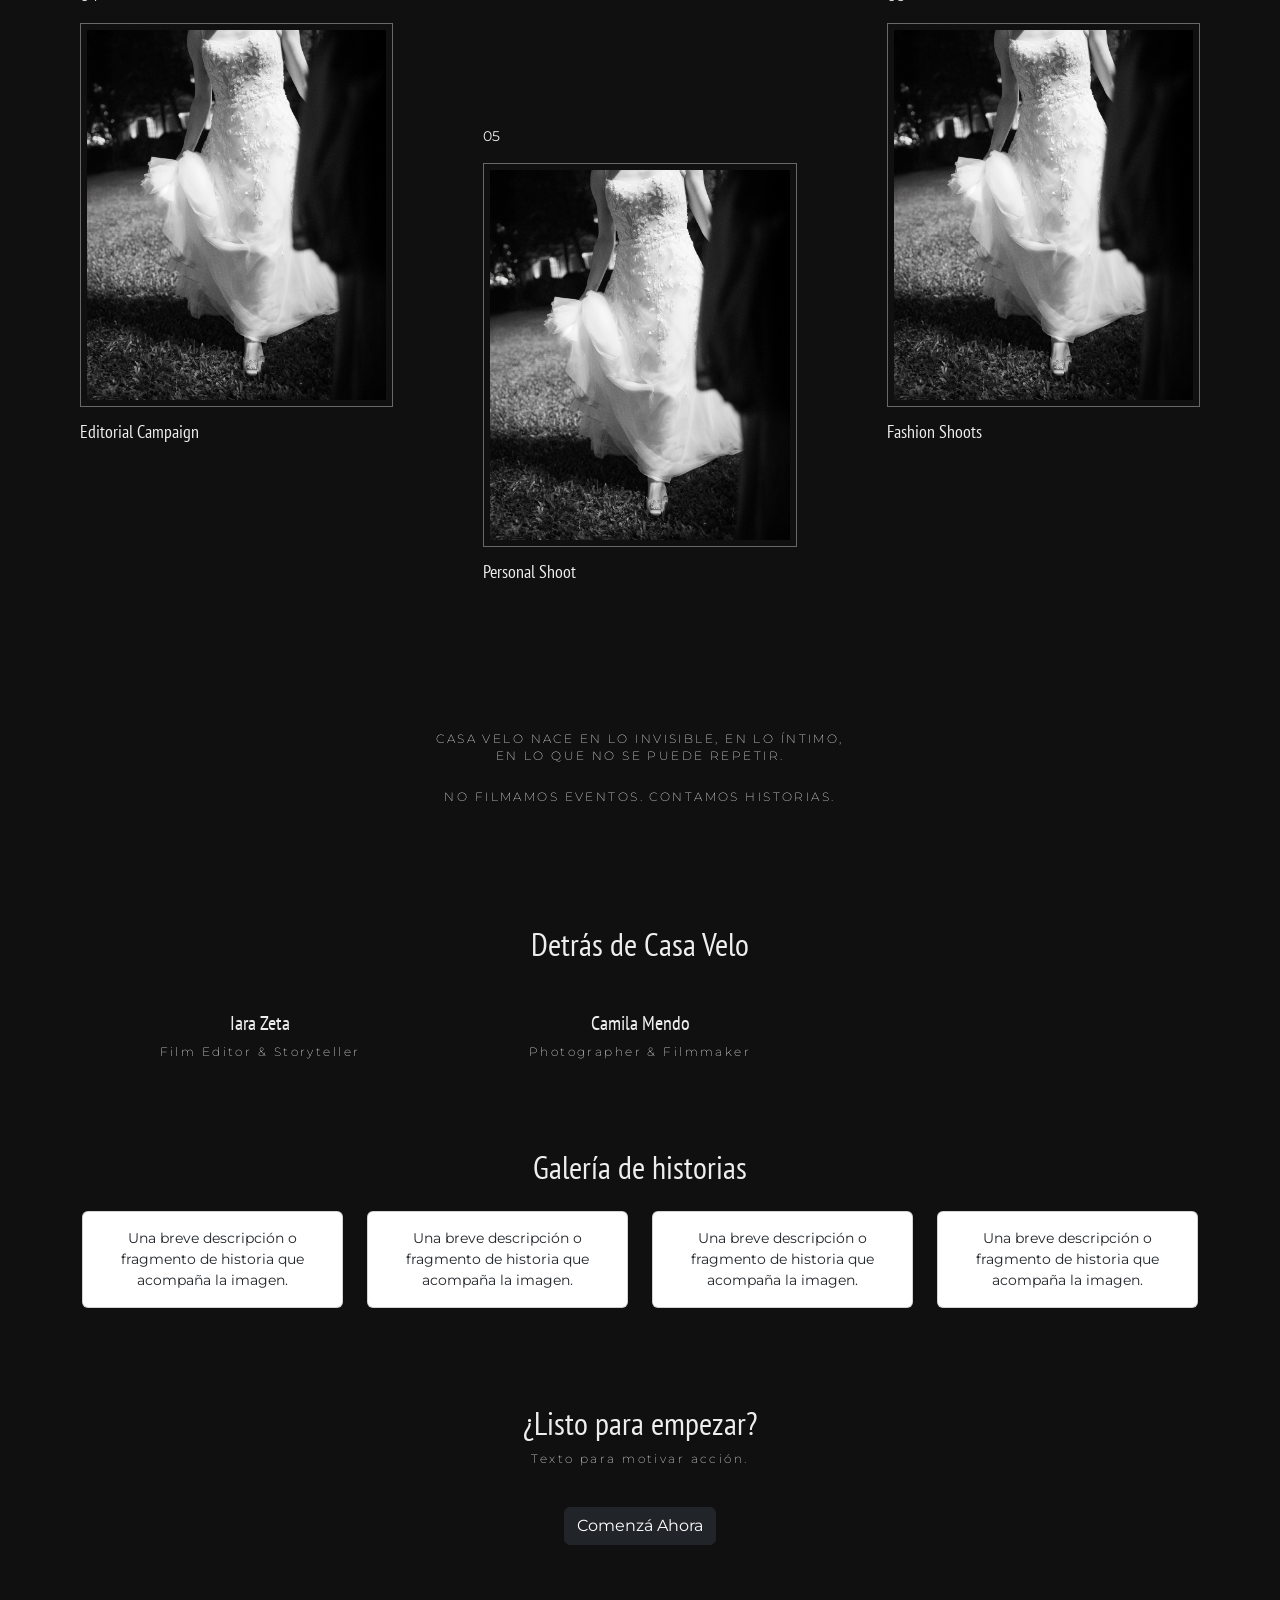
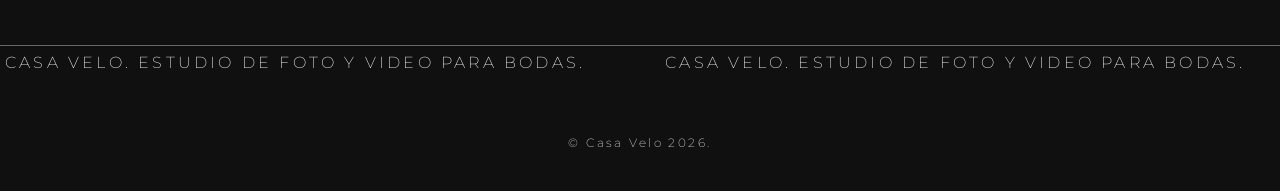
==== commit 9a3400e8: "Update index.html" ====
--- a/index.html
+++ b/index.html
@@ -147,17 +147,15 @@
 
 <!-- TEAM: Presentación del equipo -->
 <section class="section-spacing container text-center">
-  <h2 class="h2-custom">Quiénes somos</h2>
+  <h2 class="h2-custom">Detrás de Casa Velo</h2>
   <div class="row mt-5">
     <!-- Cada columna es un integrante -->
     <div class="col-md-4 mb-4">
-      <img src="https://imageplaceholder.net/200x200" class="rounded-circle mb-3" alt="Miembro 1">
       <h5>Iara Zeta</h5>
       <p class="p-custom">Film Editor & Storyteller</p>
     </div>
     <!-- Cada columna es un integrante -->
     <div class="col-md-4 mb-4">
-      <img src="https://imageplaceholder.net/200x200" class="rounded-circle mb-3" alt="Miembro 1">
       <h5>Camila Mendo</h5>
       <p class="p-custom">Photographer & Filmmaker</p>
     </div>
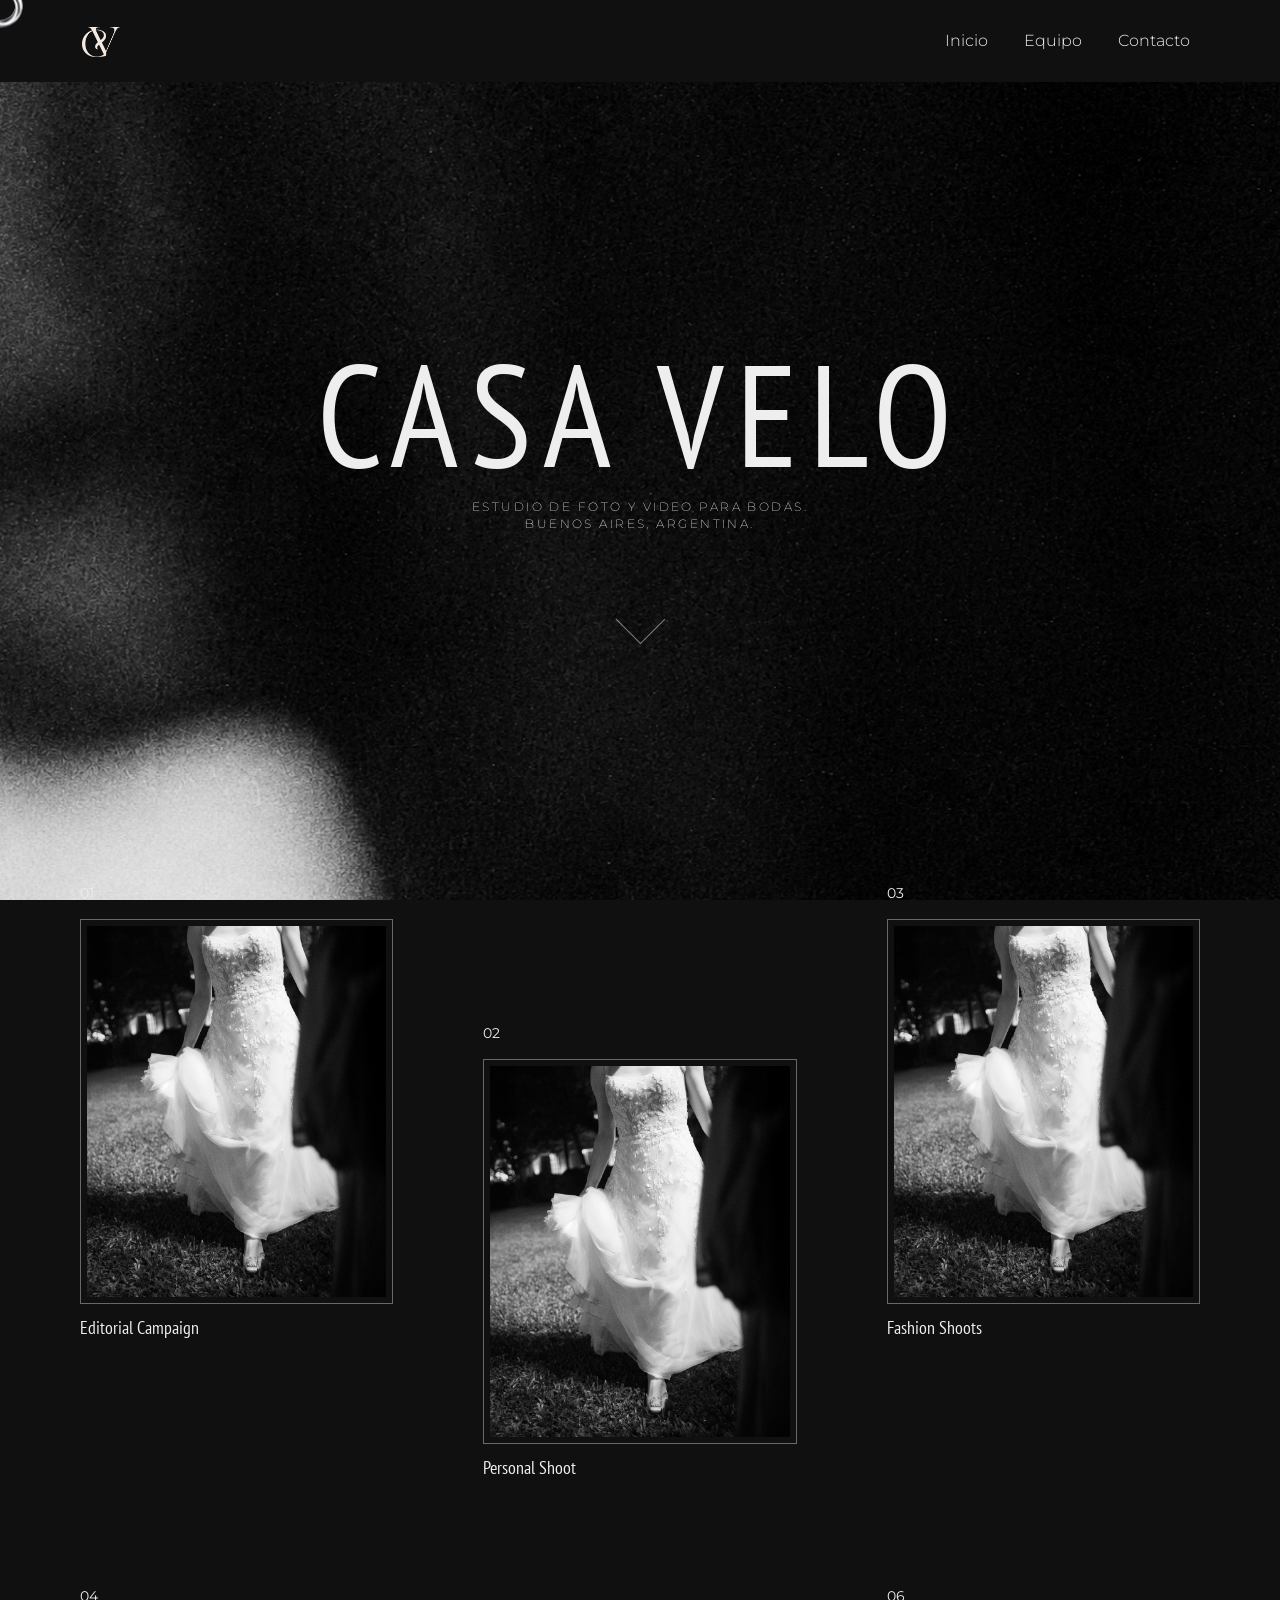
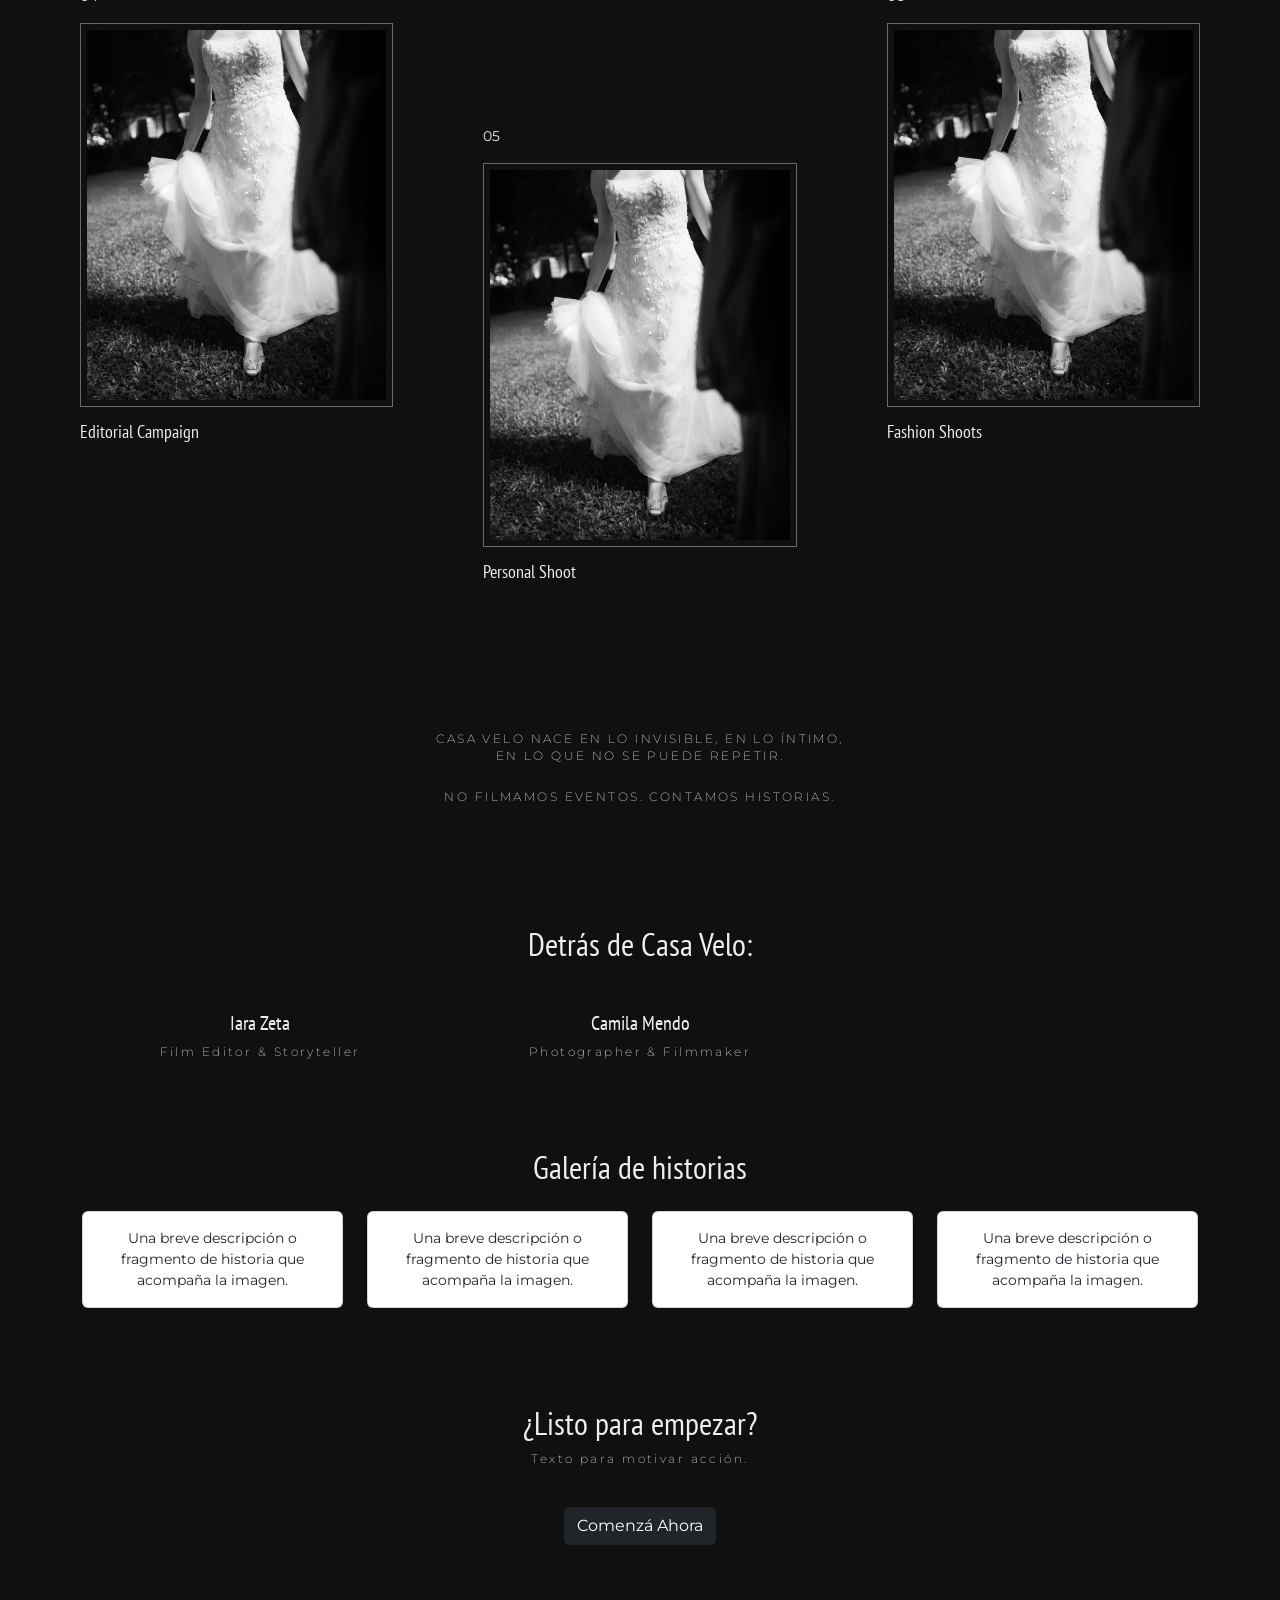
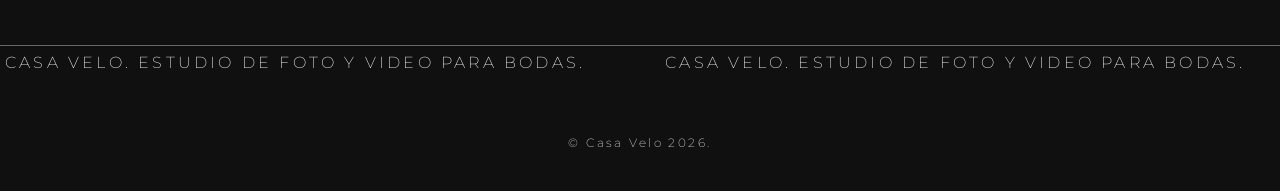
==== commit 60243627: "Update index.html" ====
--- a/index.html
+++ b/index.html
@@ -145,9 +145,9 @@
 
 </section>
 
-<!-- TEAM: Presentación del equipo -->
+<!-- TEAM: Presentación del equipo . -->
 <section class="section-spacing container text-center">
-  <h2 class="h2-custom">Detrás de Casa Velo</h2>
+  <h2 class="h2-custom">Detrás de Casa Velo:</h2>
   <div class="row mt-5">
     <!-- Cada columna es un integrante -->
     <div class="col-md-4 mb-4">
